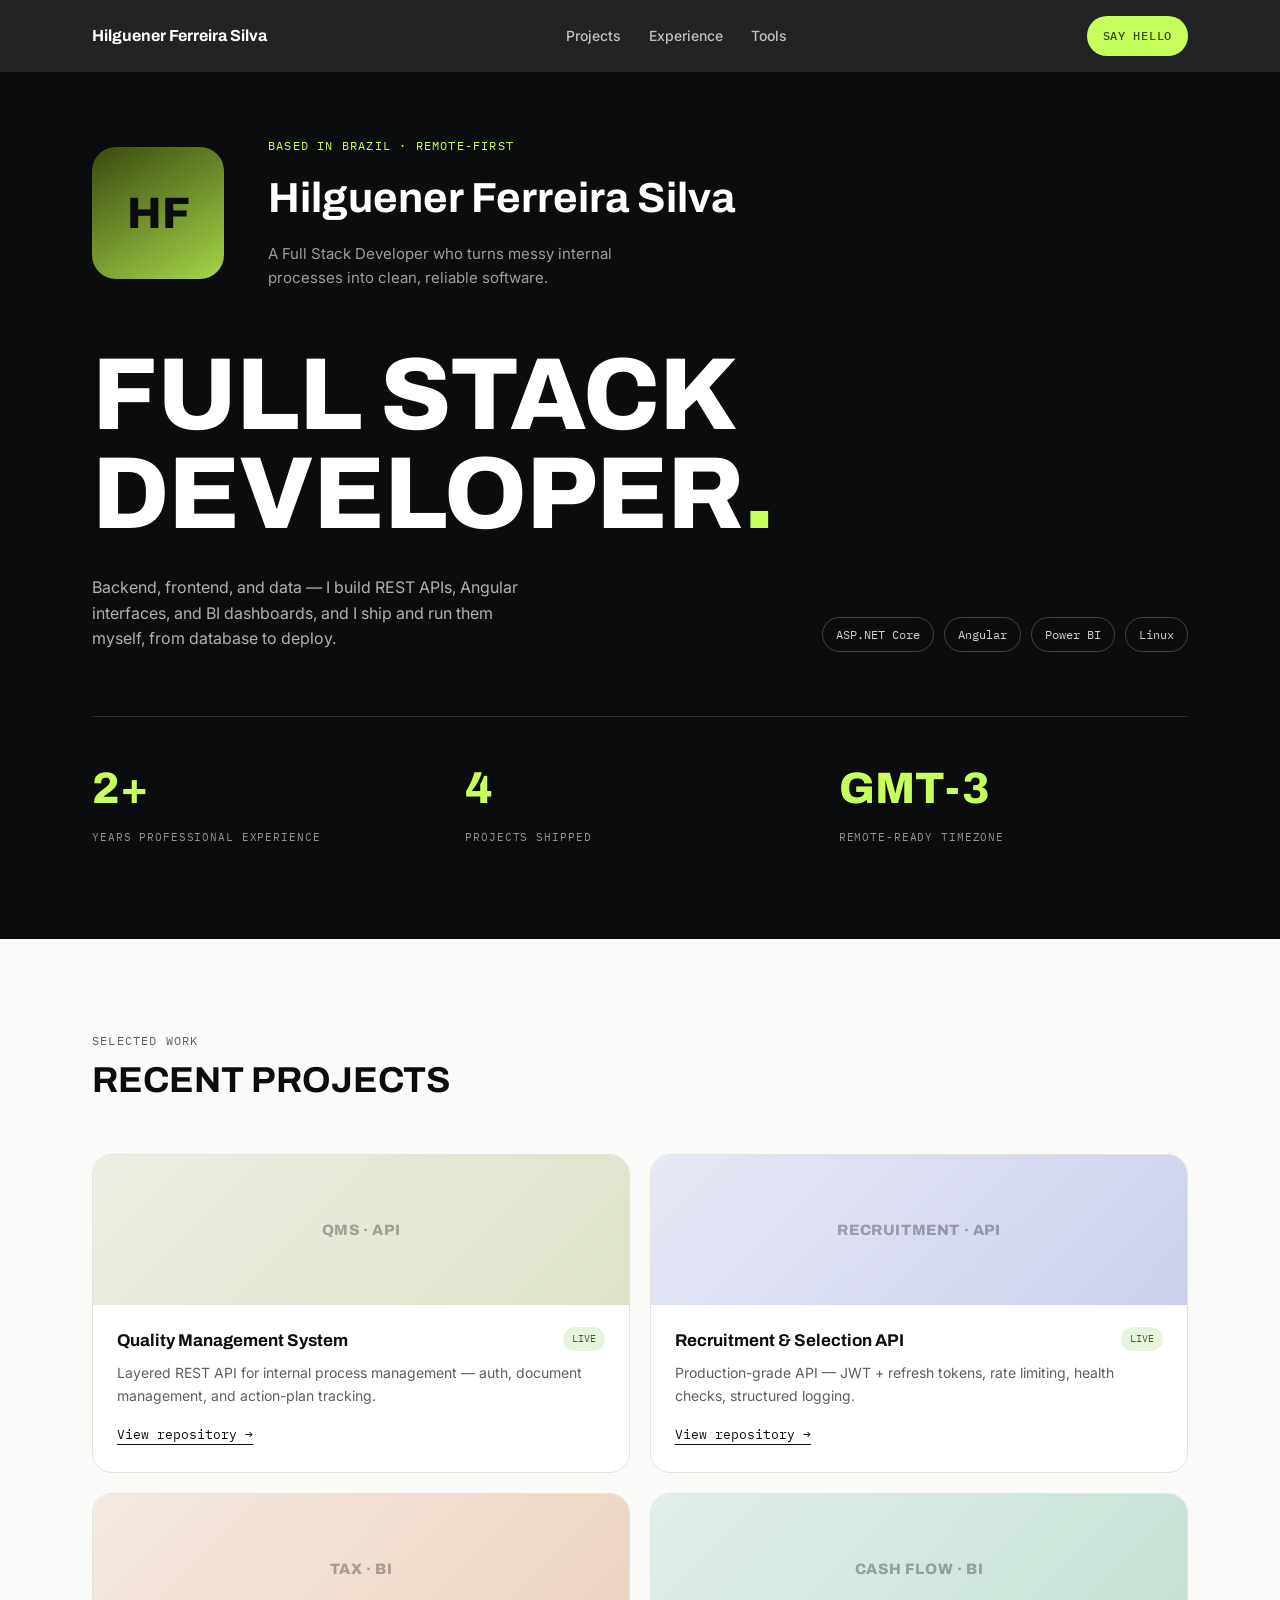
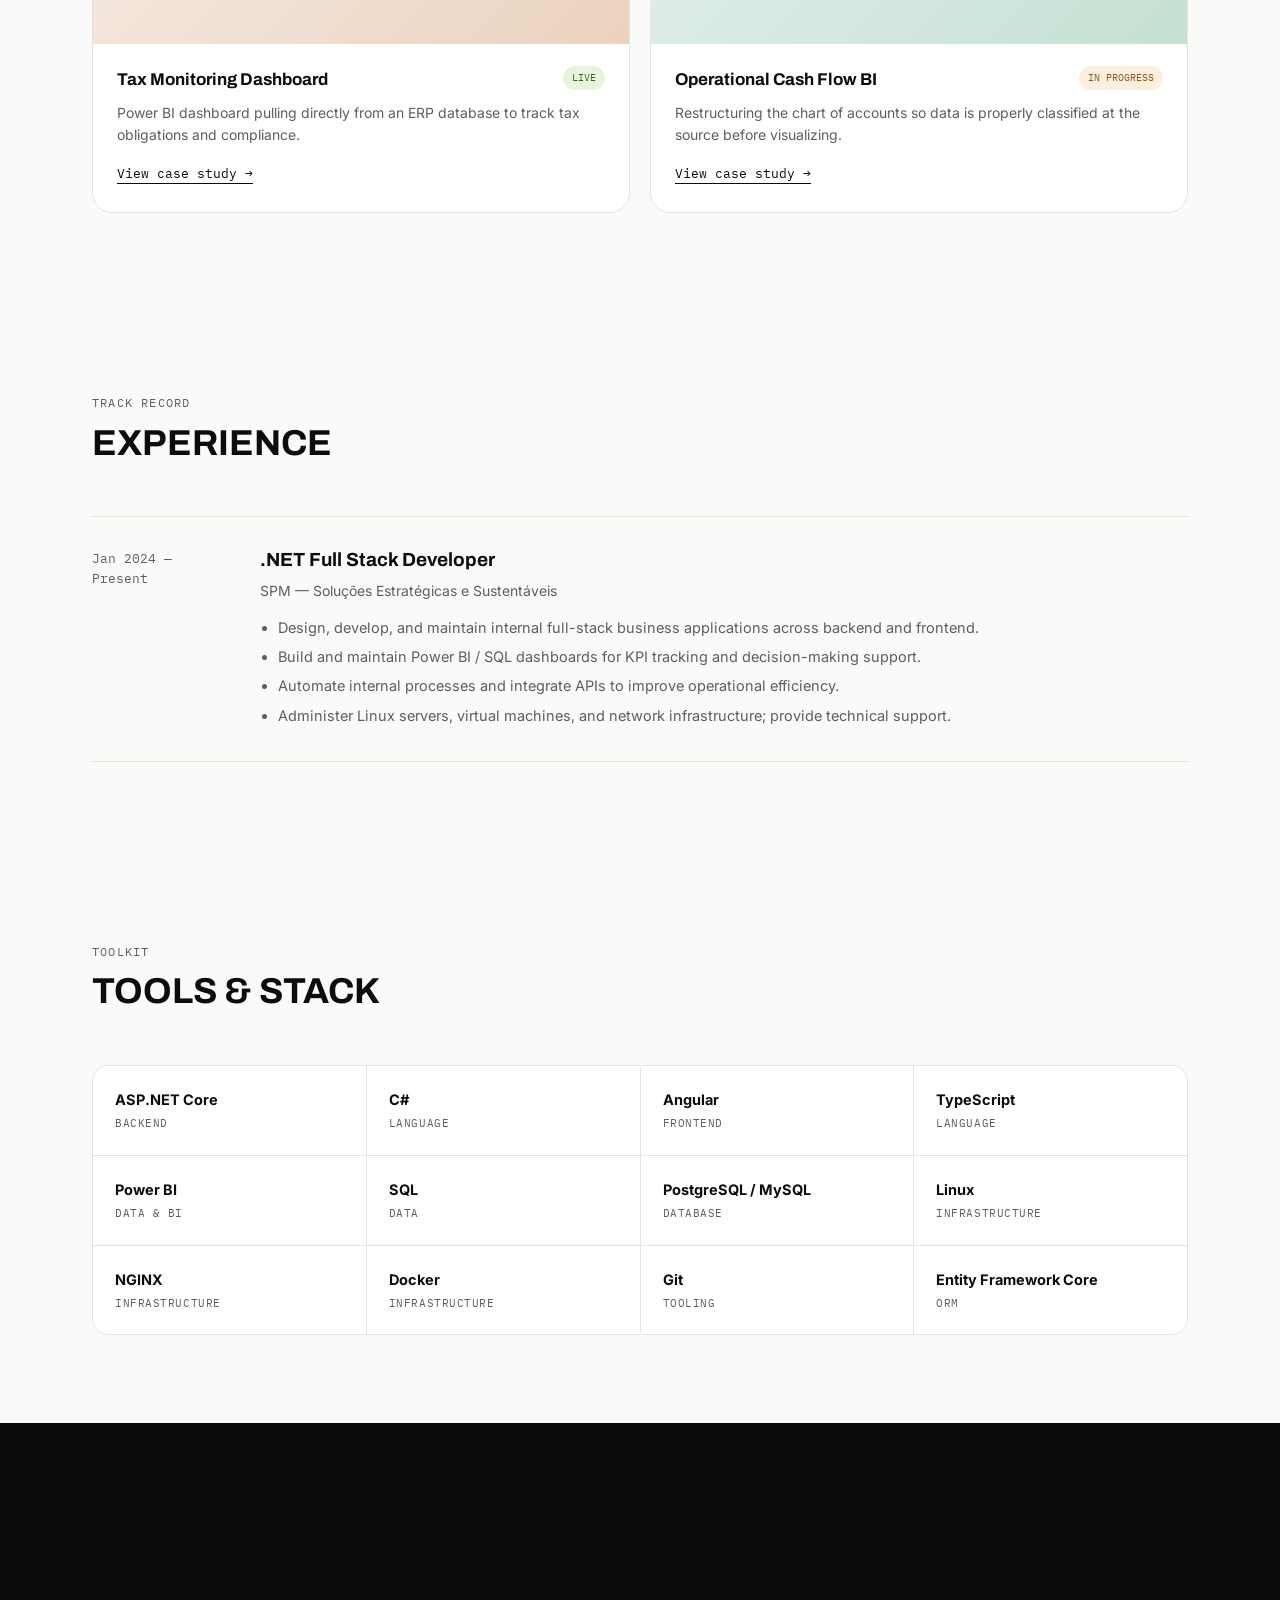
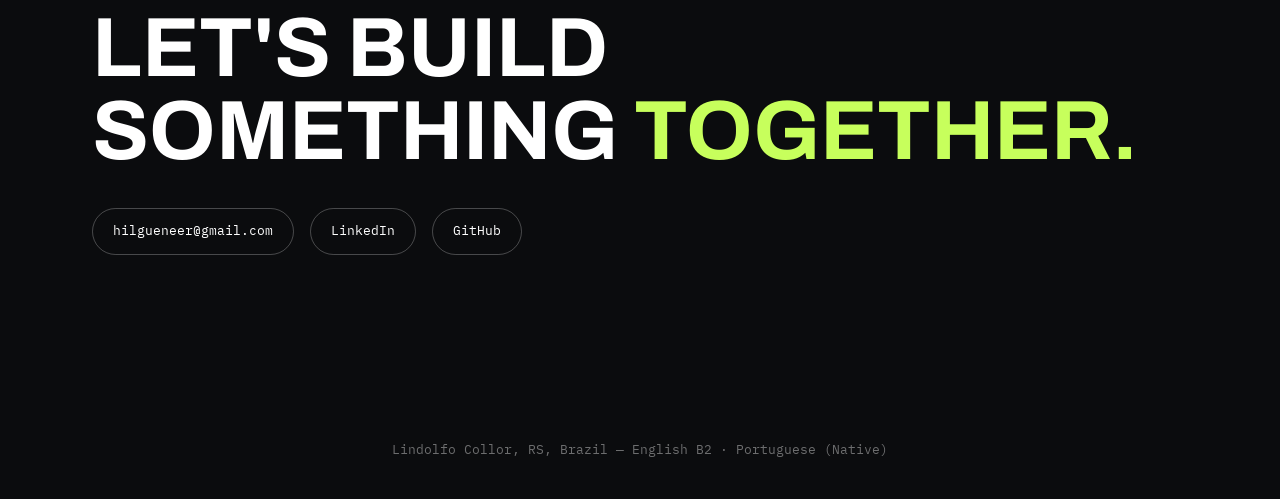
==== index.html @ 686828f9 "initial commit" ====
<!DOCTYPE html>
<html lang="en">
<head>
<meta charset="UTF-8" />
<meta name="viewport" content="width=device-width, initial-scale=1.0" />
<title>Hilguener Ferreira Silva — Full Stack Developer</title>
<link rel="preconnect" href="https://fonts.googleapis.com">
<link rel="preconnect" href="https://fonts.gstatic.com" crossorigin>
<link href="https://fonts.googleapis.com/css2?family=Archivo:wght@500;600;700;800&family=Inter:wght@400;500;600&family=IBM+Plex+Mono:wght@400;500&display=swap" rel="stylesheet">
<style>
  :root{
    --ink:#0B0C0E;
    --ink-soft:#5B5E66;
    --paper:#FAFAF8;
    --line:#E4E4DF;
    --card:#FFFFFF;
    --accent:#C7FF5C;
    --accent-ink:#3A4A0E;
    --max:1160px;
  }
  *{box-sizing:border-box;}
  html{scroll-behavior:smooth;}
  body{margin:0; background:var(--paper); color:var(--ink); font-family:'Inter',sans-serif; line-height:1.6;}
  .mono{font-family:'IBM Plex Mono',monospace;}
  h1,h2,h3{font-family:'Archivo',sans-serif; margin:0;}
  a{color:inherit;}
  .wrap{max-width:var(--max); margin:0 auto; padding:0 32px;}

  /* NAV */
  nav{position:sticky; top:0; z-index:50; background:rgba(11,12,14,0.9); backdrop-filter:blur(8px);}
  nav .wrap{display:flex; align-items:center; justify-content:space-between; height:72px;}
  .nav-name{color:#fff; font-family:'Archivo'; font-weight:700; font-size:16px;}
  .nav-links{display:flex; gap:28px; list-style:none; margin:0; padding:0;}
  .nav-links a{color:rgba(255,255,255,0.72); font-size:14px; font-weight:500; text-decoration:none; transition:color .15s;}
  .nav-links a:hover{color:#fff;}
  .nav-btn{
    font-family:'IBM Plex Mono'; font-size:12px; text-transform:uppercase; letter-spacing:0.06em;
    background:var(--accent); color:var(--accent-ink); padding:10px 16px; border-radius:100px; text-decoration:none; font-weight:500;
  }

  /* HERO - dark */
  .hero{background:var(--ink); color:#fff; padding:64px 0 90px;}
  .hero-top{display:flex; gap:44px; align-items:center; margin-bottom:56px; flex-wrap:wrap;}
  .avatar{
    width:132px; height:132px; border-radius:24px; flex-shrink:0;
    background:linear-gradient(150deg,#3A4A0E, #C7FF5C 130%);
    display:flex; align-items:center; justify-content:center;
    font-family:'Archivo'; font-weight:800; font-size:44px; color:#0B0C0E;
  }
  .hero-id .eyebrow{
    font-family:'IBM Plex Mono'; font-size:12px; text-transform:uppercase; letter-spacing:0.1em;
    color:var(--accent); margin-bottom:10px; display:block;
  }
  .hero-id h1{font-size:clamp(30px,4vw,42px); color:#fff;}
  .hero-id p{color:rgba(255,255,255,0.6); font-size:15px; margin:10px 0 0; max-width:420px;}

  .headline{font-size:clamp(46px,8vw,104px); font-weight:800; text-transform:uppercase; line-height:0.96; letter-spacing:-0.01em;}
  .headline .accent-word{color:var(--accent);}
  .hero-sub{display:flex; justify-content:space-between; align-items:flex-end; gap:32px; margin-top:32px; flex-wrap:wrap;}
  .hero-sub p{max-width:440px; color:rgba(255,255,255,0.68); font-size:16px; margin:0;}
  .hero-tags{display:flex; gap:10px; flex-wrap:wrap;}
  .hero-tags span{
    font-family:'IBM Plex Mono'; font-size:12px; border:1px solid rgba(255,255,255,0.22);
    color:rgba(255,255,255,0.8); padding:7px 13px; border-radius:100px;
  }

  .stats-row{
    margin-top:64px; padding-top:36px; border-top:1px solid rgba(255,255,255,0.14);
    display:grid; grid-template-columns:repeat(3,1fr); gap:24px;
  }
  .stat b{font-family:'Archivo'; font-size:clamp(32px,4vw,44px); font-weight:800; color:var(--accent); display:block;}
  .stat span{font-family:'IBM Plex Mono'; font-size:11px; text-transform:uppercase; letter-spacing:0.08em; color:rgba(255,255,255,0.55);}

  /* SECTIONS */
  section{padding:88px 0;}
  .section-head{display:flex; justify-content:space-between; align-items:flex-end; margin-bottom:44px; flex-wrap:wrap; gap:14px;}
  .section-head .tag{font-family:'IBM Plex Mono'; font-size:12px; text-transform:uppercase; letter-spacing:0.1em; color:var(--ink-soft);}
  .section-head h2{font-size:clamp(26px,3.4vw,36px); text-transform:uppercase;}

  /* PROJECTS */
  .project-grid{display:grid; grid-template-columns:repeat(2,1fr); gap:20px;}
  .project-card{
    background:var(--card); border:1px solid var(--line); border-radius:20px; overflow:hidden;
    transition:transform .2s ease, box-shadow .2s ease;
  }
  .project-card:hover{transform:translateY(-4px); box-shadow:0 20px 40px -20px rgba(11,12,14,0.25);}
  .project-thumb{
    height:150px; display:flex; align-items:center; justify-content:center;
    font-family:'Archivo'; font-weight:800; font-size:15px; text-transform:uppercase; letter-spacing:0.04em;
    color:rgba(11,12,14,0.32);
  }
  .thumb-1{background:linear-gradient(135deg,#EDEFE4,#DCE3C9);}
  .thumb-2{background:linear-gradient(135deg,#E7E9F5,#CBD0EC);}
  .thumb-3{background:linear-gradient(135deg,#F5EAE2,#EBD2BE);}
  .thumb-4{background:linear-gradient(135deg,#E2EFEA,#C4E0D3);}
  .project-body{padding:22px 24px 26px;}
  .project-top{display:flex; justify-content:space-between; gap:10px; align-items:flex-start; margin-bottom:8px;}
  .project-card h3{font-size:17px; text-transform:none;}
  .status{font-family:'IBM Plex Mono'; font-size:10px; text-transform:uppercase; padding:4px 9px; border-radius:100px; white-space:nowrap;}
  .status.live{background:#E7F5DE; color:#41631E;}
  .status.progress{background:#FBEFDD; color:#8A5B1E;}
  .project-card p{color:var(--ink-soft); font-size:14px; margin:0 0 14px;}
  .project-card .link{font-family:'IBM Plex Mono'; font-size:12.5px; text-decoration:none; border-bottom:1px solid var(--ink); padding-bottom:2px;}

  /* EXPERIENCE timeline */
  .timeline-item{
    display:grid; grid-template-columns:140px 1fr; gap:28px; padding:28px 0; border-top:1px solid var(--line);
  }
  .timeline-item:last-child{border-bottom:1px solid var(--line);}
  .timeline-item .dates{font-family:'IBM Plex Mono'; font-size:12.5px; color:var(--ink-soft); padding-top:3px;}
  .timeline-item h3{font-size:19px; margin-bottom:4px; text-transform:none;}
  .timeline-item .company{color:var(--ink-soft); font-size:14px; margin-bottom:14px;}
  .timeline-item ul{margin:0; padding-left:18px; color:var(--ink-soft); font-size:14.5px;}
  .timeline-item li{margin-bottom:6px;}

  /* TOOLS */
  .tools-grid{display:grid; grid-template-columns:repeat(4,1fr); gap:1px; background:var(--line); border:1px solid var(--line); border-radius:16px; overflow:hidden;}
  .tool{background:var(--card); padding:22px; display:flex; flex-direction:column; gap:4px;}
  .tool b{font-size:14.5px;}
  .tool span{font-family:'IBM Plex Mono'; font-size:11px; color:var(--ink-soft); text-transform:uppercase; letter-spacing:0.05em;}

  /* CONTACT */
  .contact{background:var(--ink); color:#fff;}
  .contact .wrap{padding:96px 32px;}
  .contact h2{font-size:clamp(38px,7vw,84px); text-transform:uppercase; line-height:0.98; margin-bottom:36px;}
  .contact h2 .accent-word{color:var(--accent);}
  .contact-links{display:flex; gap:16px; flex-wrap:wrap;}
  .contact-links a{
    font-family:'IBM Plex Mono'; font-size:13px; text-decoration:none; color:#fff;
    border:1px solid rgba(255,255,255,0.25); padding:12px 20px; border-radius:100px; transition:all .15s;
  }
  .contact-links a:hover{background:var(--accent); color:var(--accent-ink); border-color:var(--accent);}

  footer{background:var(--ink); color:rgba(255,255,255,0.4); text-align:center; padding:0 0 40px; font-size:12.5px; font-family:'IBM Plex Mono';}

  @media (max-width:820px){
    .project-grid{grid-template-columns:1fr;}
    .tools-grid{grid-template-columns:repeat(2,1fr);}
    .timeline-item{grid-template-columns:1fr; gap:8px;}
    .stats-row{grid-template-columns:1fr; gap:20px;}
    .nav-links{display:none;}
  }
</style>
</head>
<body>

<nav>
  <div class="wrap">
    <span class="nav-name">Hilguener Ferreira Silva</span>
    <ul class="nav-links">
      <li><a href="#projects">Projects</a></li>
      <li><a href="#experience">Experience</a></li>
      <li><a href="#tools">Tools</a></li>
    </ul>
    <a class="nav-btn" href="mailto:hilgueneer@gmail.com">Say Hello</a>
  </div>
</nav>

<header class="hero">
  <div class="wrap">
    <div class="hero-top">
      <div class="avatar">HF</div>
      <div class="hero-id">
        <span class="eyebrow">Based in Brazil · Remote-first</span>
        <h1>Hilguener Ferreira Silva</h1>
        <p>A Full Stack Developer who turns messy internal processes into clean, reliable software.</p>
      </div>
    </div>

    <h2 class="headline">Full Stack<br>Developer<span class="accent-word">.</span></h2>

    <div class="hero-sub">
      <p>Backend, frontend, and data — I build REST APIs, Angular interfaces, and BI dashboards, and I ship and run them myself, from database to deploy.</p>
      <div class="hero-tags">
        <span>ASP.NET Core</span>
        <span>Angular</span>
        <span>Power BI</span>
        <span>Linux</span>
      </div>
    </div>

    <div class="stats-row">
      <div class="stat"><b>2+</b><span>Years Professional Experience</span></div>
      <div class="stat"><b>4</b><span>Projects Shipped</span></div>
      <div class="stat"><b>GMT-3</b><span>Remote-Ready Timezone</span></div>
    </div>
  </div>
</header>

<section id="projects">
  <div class="wrap">
    <div class="section-head">
      <div>
        <span class="tag">Selected Work</span>
        <h2>Recent Projects</h2>
      </div>
    </div>
    <div class="project-grid">

      <div class="project-card">
        <div class="project-thumb thumb-1">QMS · API</div>
        <div class="project-body">
          <div class="project-top"><h3>Quality Management System</h3><span class="status live">Live</span></div>
          <p>Layered REST API for internal process management — auth, document management, and action-plan tracking.</p>
          <a class="link" href="#">View repository →</a>
        </div>
      </div>

      <div class="project-card">
        <div class="project-thumb thumb-2">Recruitment · API</div>
        <div class="project-body">
          <div class="project-top"><h3>Recruitment &amp; Selection API</h3><span class="status live">Live</span></div>
          <p>Production-grade API — JWT + refresh tokens, rate limiting, health checks, structured logging.</p>
          <a class="link" href="#">View repository →</a>
        </div>
      </div>

      <div class="project-card">
        <div class="project-thumb thumb-3">Tax · BI</div>
        <div class="project-body">
          <div class="project-top"><h3>Tax Monitoring Dashboard</h3><span class="status live">Live</span></div>
          <p>Power BI dashboard pulling directly from an ERP database to track tax obligations and compliance.</p>
          <a class="link" href="#">View case study →</a>
        </div>
      </div>

      <div class="project-card">
        <div class="project-thumb thumb-4">Cash Flow · BI</div>
        <div class="project-body">
          <div class="project-top"><h3>Operational Cash Flow BI</h3><span class="status progress">In Progress</span></div>
          <p>Restructuring the chart of accounts so data is properly classified at the source before visualizing.</p>
          <a class="link" href="#">View case study →</a>
        </div>
      </div>

    </div>
  </div>
</section>

<section id="experience">
  <div class="wrap">
    <div class="section-head">
      <div>
        <span class="tag">Track Record</span>
        <h2>Experience</h2>
      </div>
    </div>

    <div class="timeline-item">
      <div class="dates">Jan 2024 — Present</div>
      <div>
        <h3>.NET Full Stack Developer</h3>
        <div class="company">SPM — Soluções Estratégicas e Sustentáveis</div>
        <ul>
          <li>Design, develop, and maintain internal full-stack business applications across backend and frontend.</li>
          <li>Build and maintain Power BI / SQL dashboards for KPI tracking and decision-making support.</li>
          <li>Automate internal processes and integrate APIs to improve operational efficiency.</li>
          <li>Administer Linux servers, virtual machines, and network infrastructure; provide technical support.</li>
        </ul>
      </div>
    </div>
  </div>
</section>

<section id="tools">
  <div class="wrap">
    <div class="section-head">
      <div>
        <span class="tag">Toolkit</span>
        <h2>Tools &amp; Stack</h2>
      </div>
    </div>
    <div class="tools-grid">
      <div class="tool"><b>ASP.NET Core</b><span>Backend</span></div>
      <div class="tool"><b>C#</b><span>Language</span></div>
      <div class="tool"><b>Angular</b><span>Frontend</span></div>
      <div class="tool"><b>TypeScript</b><span>Language</span></div>
      <div class="tool"><b>Power BI</b><span>Data &amp; BI</span></div>
      <div class="tool"><b>SQL</b><span>Data</span></div>
      <div class="tool"><b>PostgreSQL / MySQL</b><span>Database</span></div>
      <div class="tool"><b>Linux</b><span>Infrastructure</span></div>
      <div class="tool"><b>NGINX</b><span>Infrastructure</span></div>
      <div class="tool"><b>Docker</b><span>Infrastructure</span></div>
      <div class="tool"><b>Git</b><span>Tooling</span></div>
      <div class="tool"><b>Entity Framework Core</b><span>ORM</span></div>
    </div>
  </div>
</section>

<section class="contact" id="contact">
  <div class="wrap">
    <h2>Let's build<br>something<span class="accent-word"> together.</span></h2>
    <div class="contact-links">
      <a href="mailto:hilgueneer@gmail.com">hilgueneer@gmail.com</a>
      <a href="https://www.linkedin.com/in/hilguener-silva/" target="_blank" rel="noopener">LinkedIn</a>
      <a href="https://github.com/Hilguener" target="_blank" rel="noopener">GitHub</a>
    </div>
  </div>
</section>

<footer>Lindolfo Collor, RS, Brazil — English B2 · Portuguese (Native)</footer>

</body>
</html>
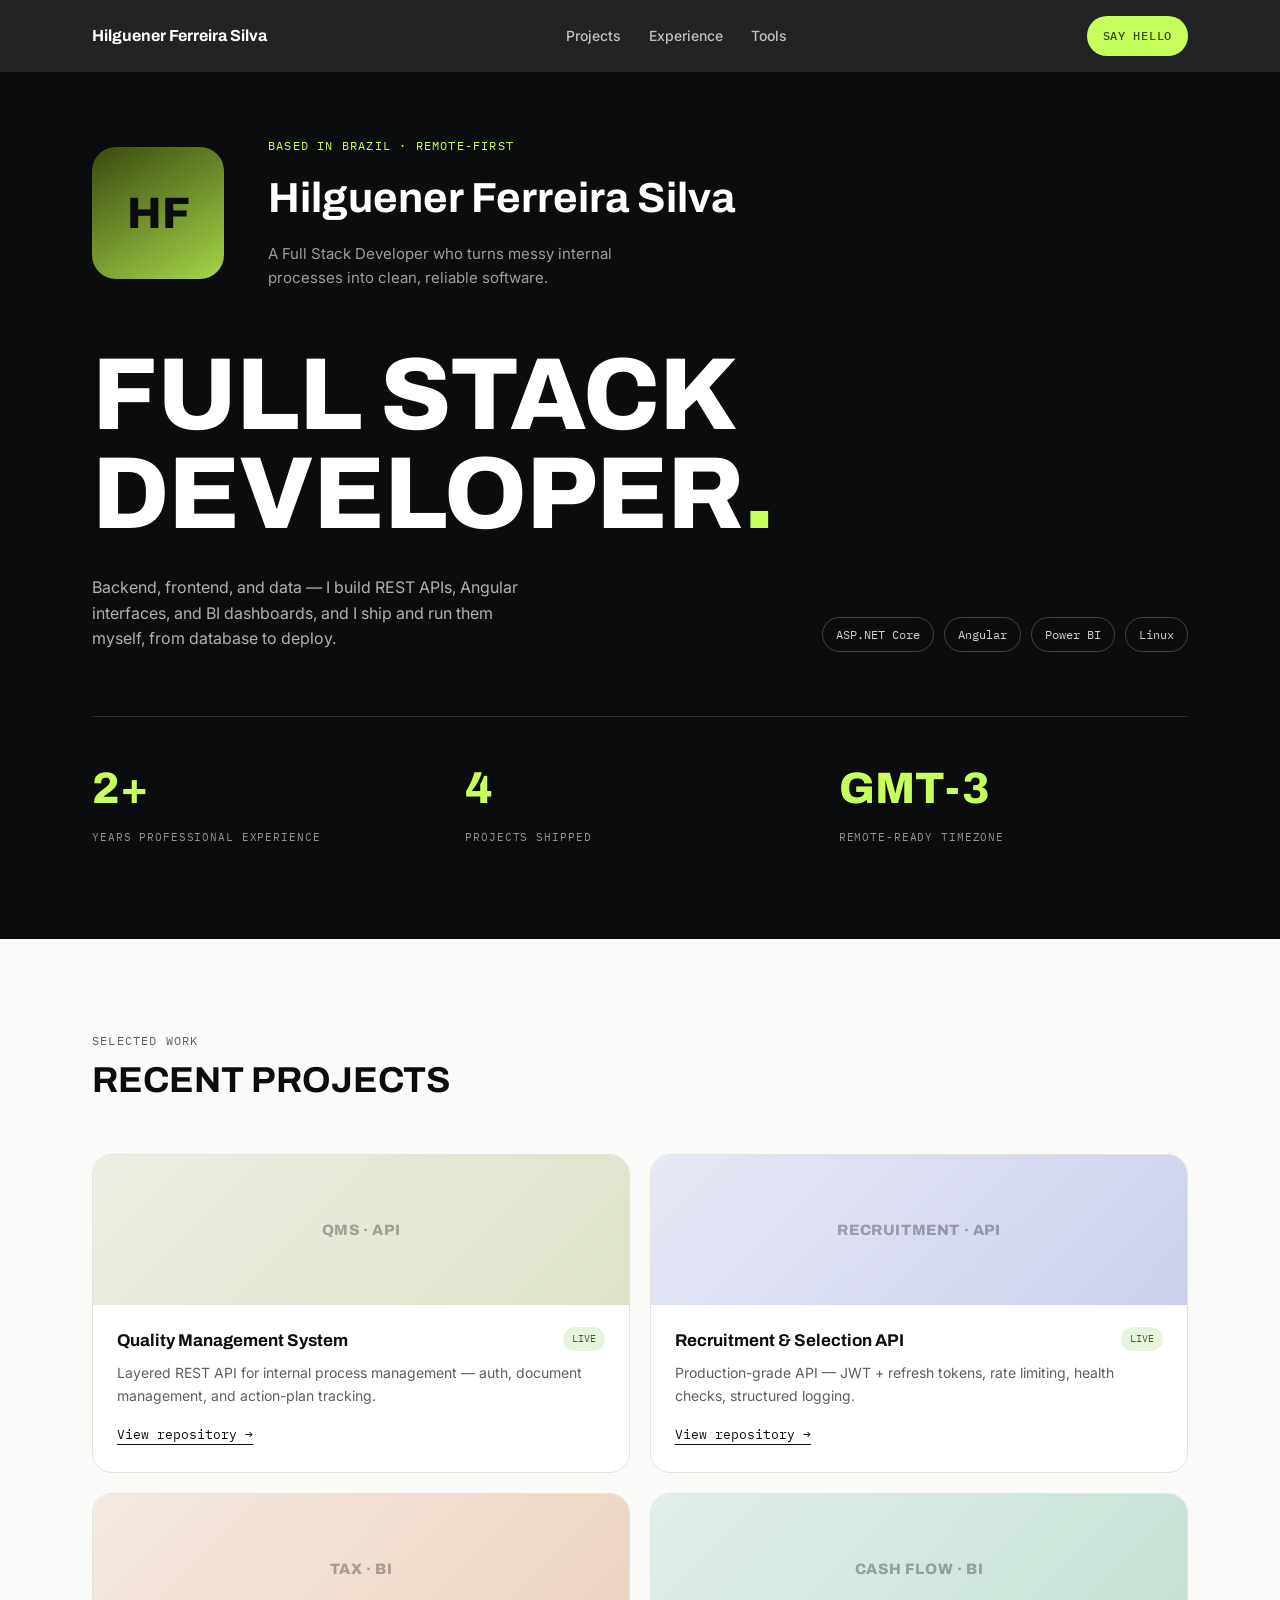
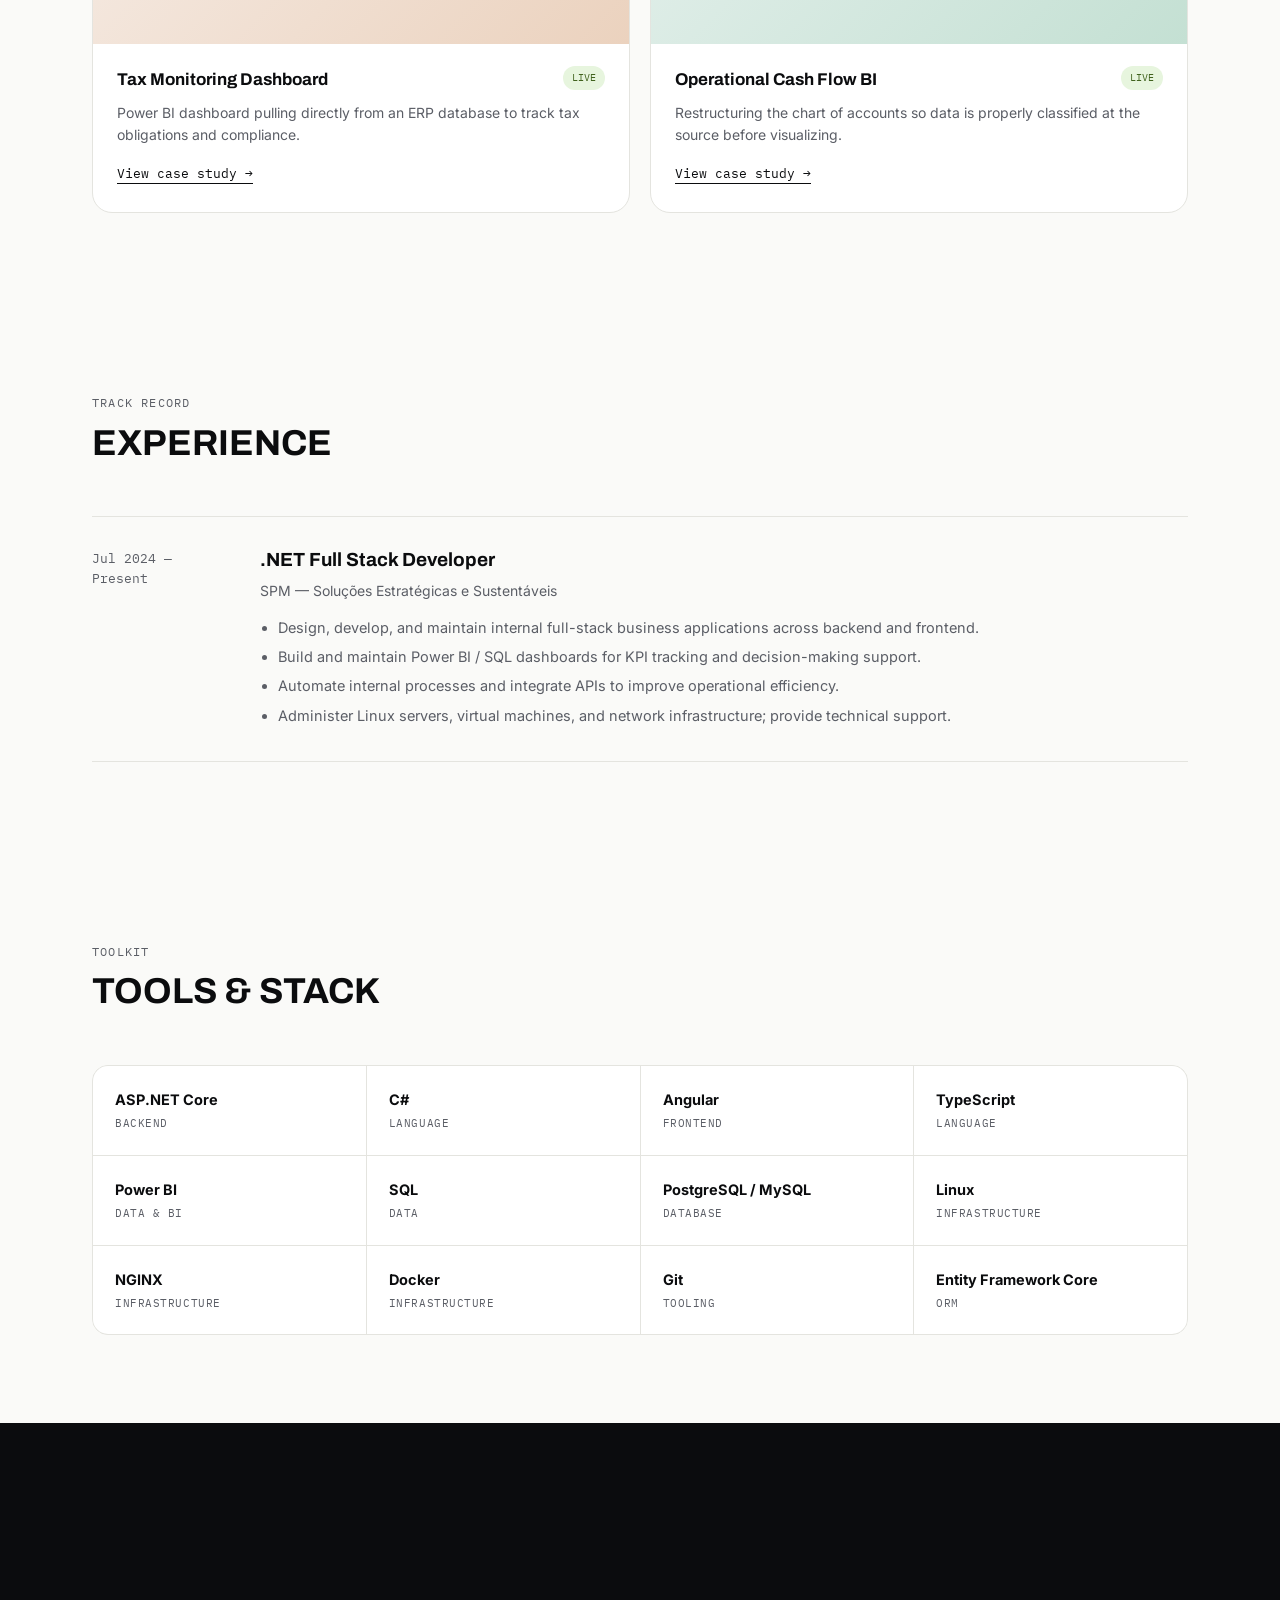
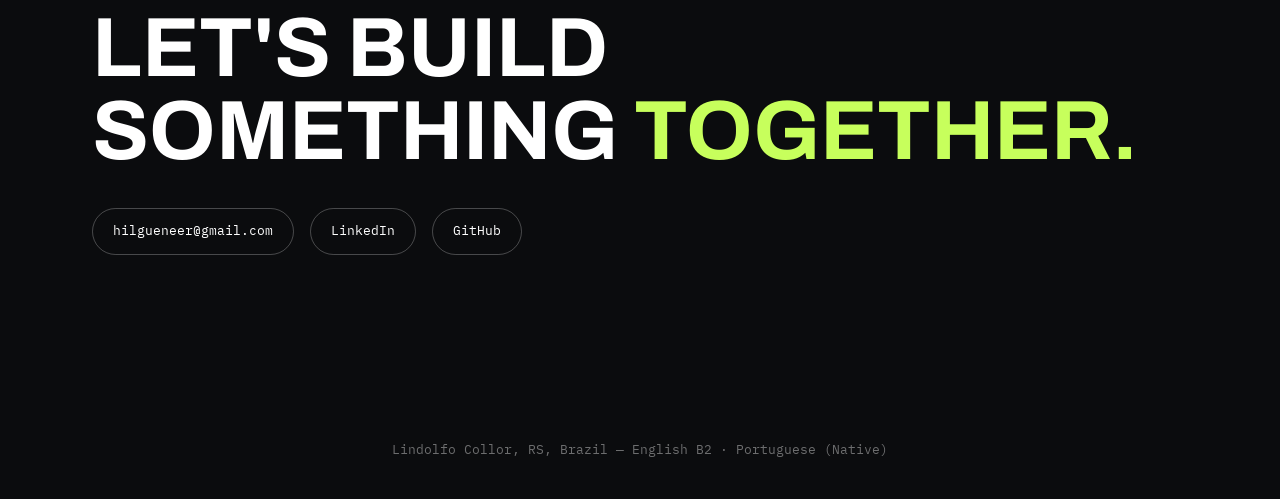
==== commit a4dbfb5f: "changed status badge" ====
--- a/index.html
+++ b/index.html
@@ -227,7 +227,7 @@
       <div class="project-card">
         <div class="project-thumb thumb-4">Cash Flow · BI</div>
         <div class="project-body">
-          <div class="project-top"><h3>Operational Cash Flow BI</h3><span class="status progress">In Progress</span></div>
+          <div class="project-top"><h3>Operational Cash Flow BI</h3><span class="status live">Live</span></div>
           <p>Restructuring the chart of accounts so data is properly classified at the source before visualizing.</p>
           <a class="link" href="#">View case study →</a>
         </div>
@@ -247,7 +247,7 @@
     </div>
 
     <div class="timeline-item">
-      <div class="dates">Jan 2024 — Present</div>
+      <div class="dates">Jul 2024 — Present</div>
       <div>
         <h3>.NET Full Stack Developer</h3>
         <div class="company">SPM — Soluções Estratégicas e Sustentáveis</div>
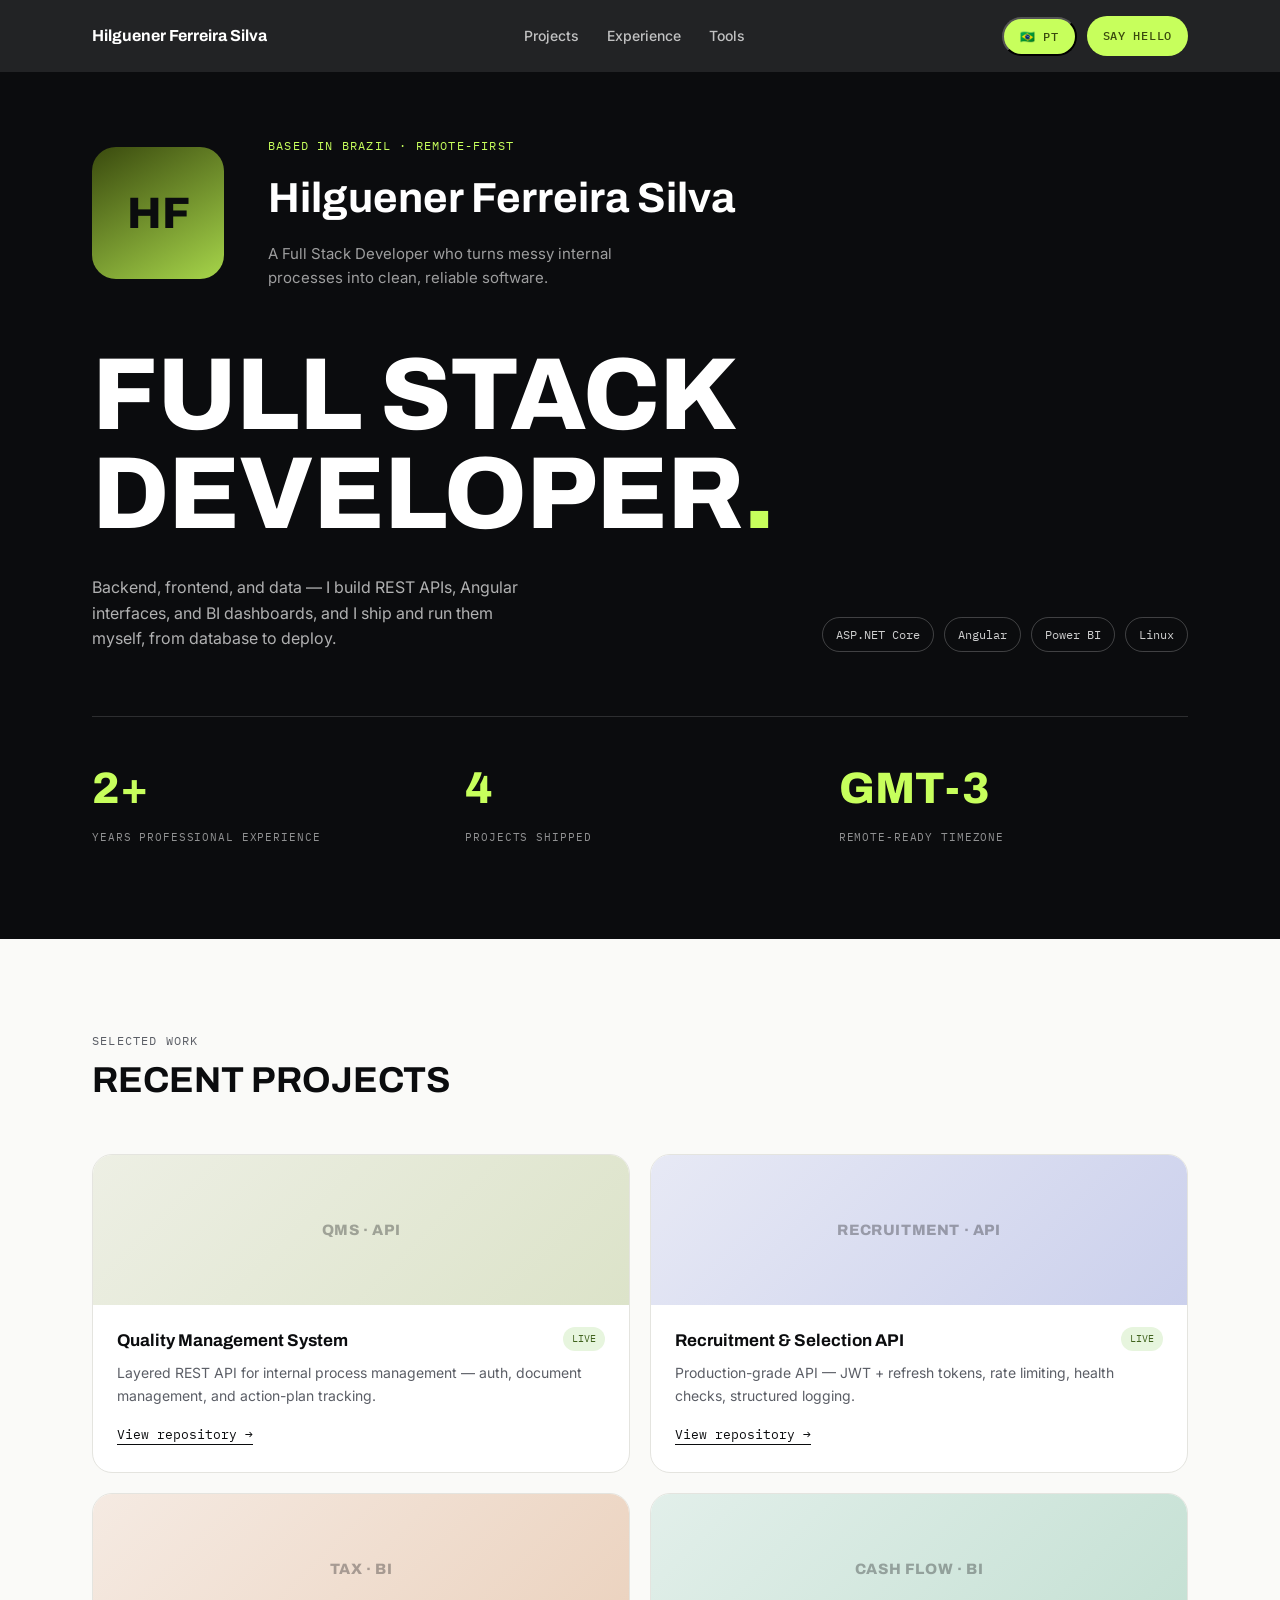
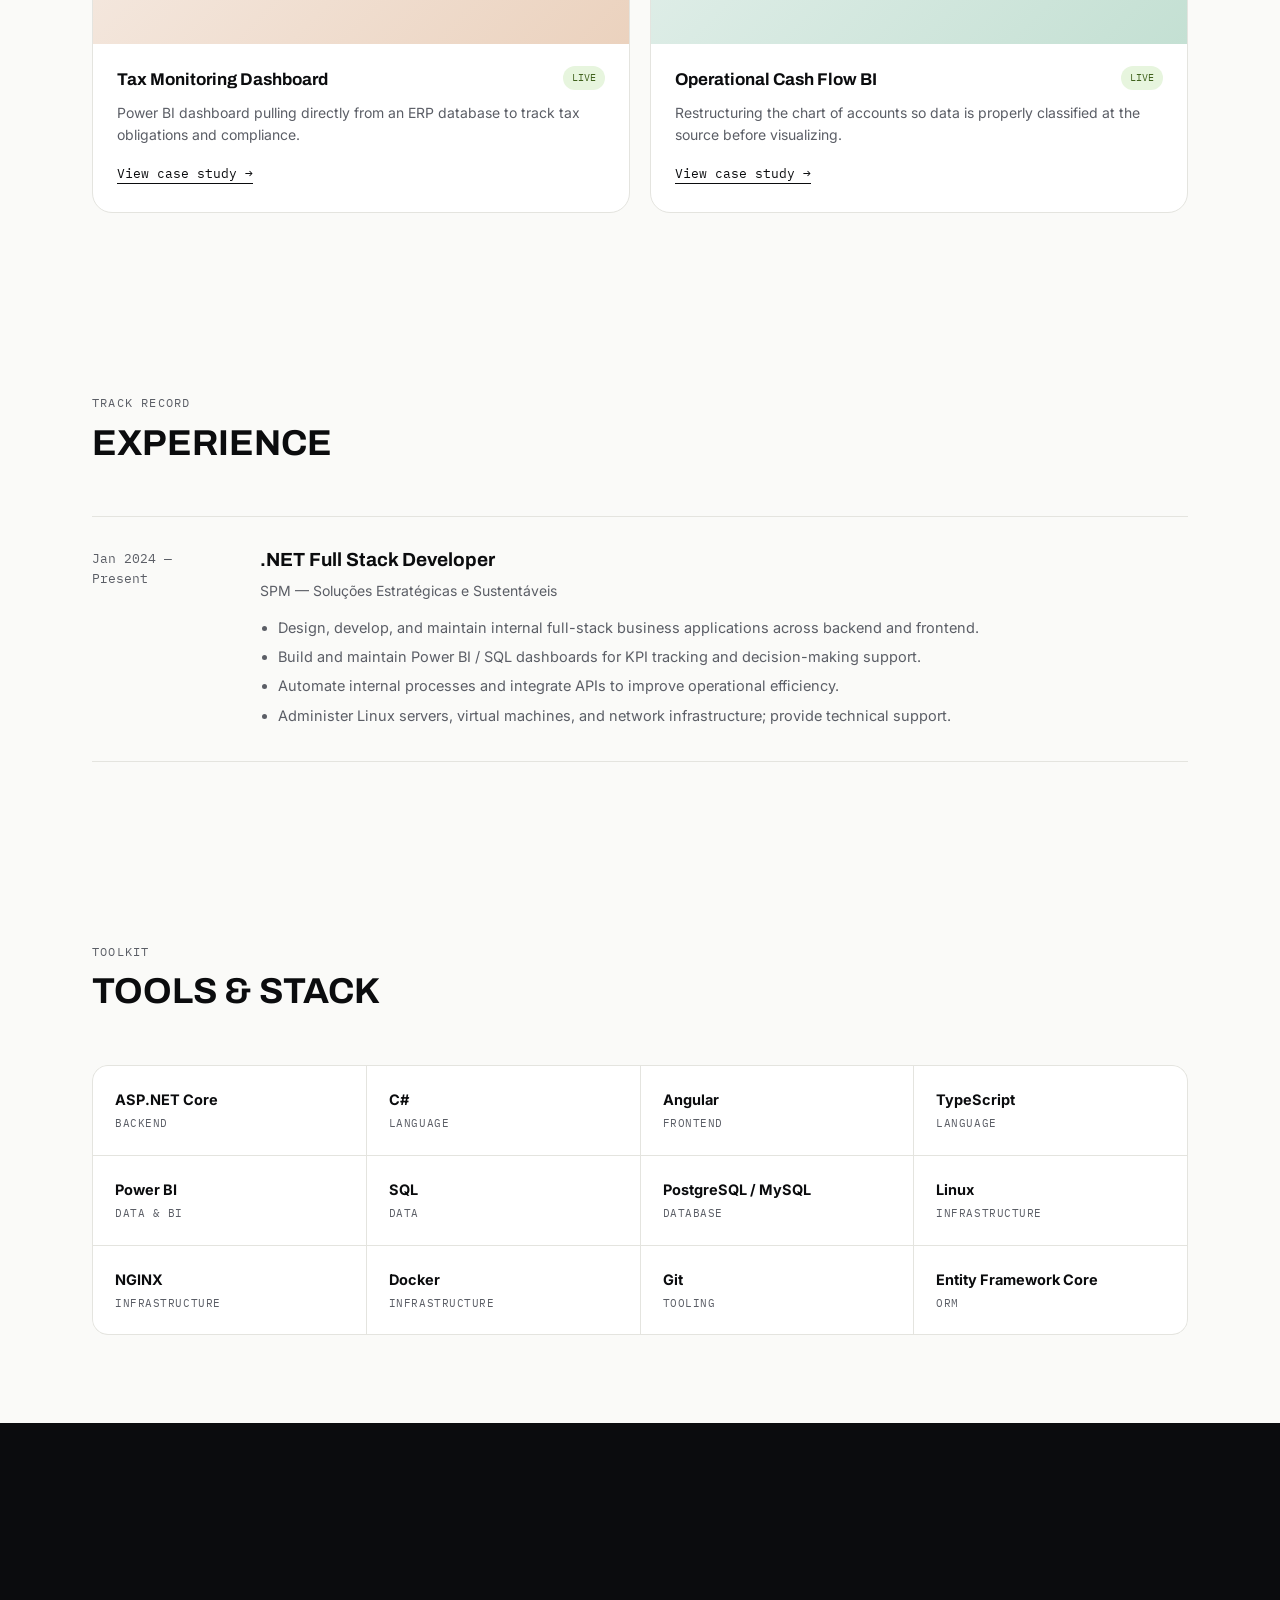
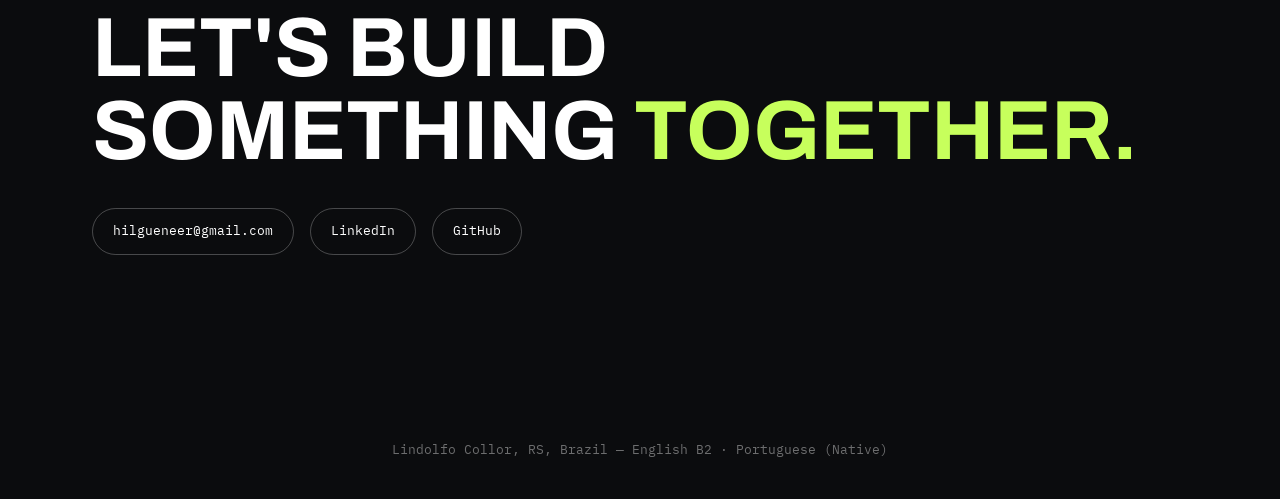
==== commit 1361b809: "add responsive screen" ====
--- a/index.html
+++ b/index.html
@@ -28,8 +28,8 @@
 
   /* NAV */
   nav{position:sticky; top:0; z-index:50; background:rgba(11,12,14,0.9); backdrop-filter:blur(8px);}
-  nav .wrap{display:flex; align-items:center; justify-content:space-between; height:72px;}
-  .nav-name{color:#fff; font-family:'Archivo'; font-weight:700; font-size:16px;}
+  nav .wrap{display:flex; align-items:center; justify-content:space-between; height:72px; gap:12px;}
+  .nav-name{color:#fff; font-family:'Archivo'; font-weight:700; font-size:16px; white-space:nowrap; overflow:hidden; text-overflow:ellipsis; min-width:0;}
   .nav-links{display:flex; gap:28px; list-style:none; margin:0; padding:0;}
   .nav-links a{color:rgba(255,255,255,0.72); font-size:14px; font-weight:500; text-decoration:none; transition:color .15s;}
   .nav-links a:hover{color:#fff;}
@@ -47,6 +47,7 @@
     display:flex; align-items:center; justify-content:center;
     font-family:'Archivo'; font-weight:800; font-size:44px; color:#0B0C0E;
   }
+  .hero-id{flex:1 1 240px; min-width:0;}
   .hero-id .eyebrow{
     font-family:'IBM Plex Mono'; font-size:12px; text-transform:uppercase; letter-spacing:0.1em;
     color:var(--accent); margin-bottom:10px; display:block;
@@ -140,6 +141,31 @@
     .stats-row{grid-template-columns:1fr; gap:20px;}
     .nav-links{display:none;}
   }
+
+  @media (max-width:480px){
+    .wrap{padding:0 20px;}
+    nav .wrap{height:64px;}
+    .nav-name{font-size:14px;}
+    .nav-btn{padding:9px 14px; font-size:11px;}
+    .hero{padding:40px 0 56px;}
+    .hero-top{gap:20px; margin-bottom:40px;}
+    .avatar{width:88px; height:88px; font-size:30px; border-radius:16px;}
+    .hero-id h1{font-size:24px;}
+    .hero-id p{font-size:14px;}
+    .headline{font-size:38px;}
+    .hero-sub{margin-top:24px; gap:20px;}
+    .hero-sub p{font-size:14.5px;}
+    .stats-row{margin-top:44px; padding-top:28px; gap:18px;}
+    .stat b{font-size:30px;}
+    section{padding:56px 0;}
+    .section-head{margin-bottom:30px;}
+    .section-head h2{font-size:22px;}
+    .project-body{padding:18px 18px 20px;}
+    .tools-grid{grid-template-columns:1fr;}
+    .contact .wrap{padding:64px 20px;}
+    .contact h2{font-size:34px; margin-bottom:26px;}
+    .contact-links a{padding:10px 16px; font-size:12px;}
+  }
 </style>
 </head>
 <body>
@@ -152,7 +178,10 @@
       <li><a href="#experience">Experience</a></li>
       <li><a href="#tools">Tools</a></li>
     </ul>
-    <a class="nav-btn" href="mailto:hilgueneer@gmail.com">Say Hello</a>
+    <div style="display:flex; gap:10px; align-items:center;">
+    <button id="langToggle" class="nav-btn" type="button">🇧🇷 PT</button>
+    <a class="nav-btn" href="mailto:hilgueneer@gmail.com" data-i18n="contactButton">Say Hello</a>
+</div>
   </div>
 </nav>
 
@@ -247,7 +276,7 @@
     </div>
 
     <div class="timeline-item">
-      <div class="dates">Jul 2024 — Present</div>
+      <div class="dates">Jan 2024 — Present</div>
       <div>
         <h3>.NET Full Stack Developer</h3>
         <div class="company">SPM — Soluções Estratégicas e Sustentáveis</div>
@@ -300,5 +329,26 @@
 
 <footer>Lindolfo Collor, RS, Brazil — English B2 · Portuguese (Native)</footer>
 
+
+<script>
+const translations={
+en:{contactButton:"Say Hello"},
+pt:{contactButton:"Fale comigo"}
+};
+let current=localStorage.getItem("lang")||"en";
+function apply(){
+ document.querySelectorAll("[data-i18n]").forEach(e=>{
+  const k=e.dataset.i18n;
+  if(translations[current]&&translations[current][k]) e.textContent=translations[current][k];
+ });
+ document.getElementById("langToggle").textContent=current==="en"?"🇧🇷 PT":"🇺🇸 EN";
+ localStorage.setItem("lang",current);
+}
+document.addEventListener("DOMContentLoaded",()=>{
+ apply();
+ document.getElementById("langToggle").onclick=()=>{current=current==="en"?"pt":"en";apply();}
+});
+</script>
+
 </body>
-</html>
+</html>
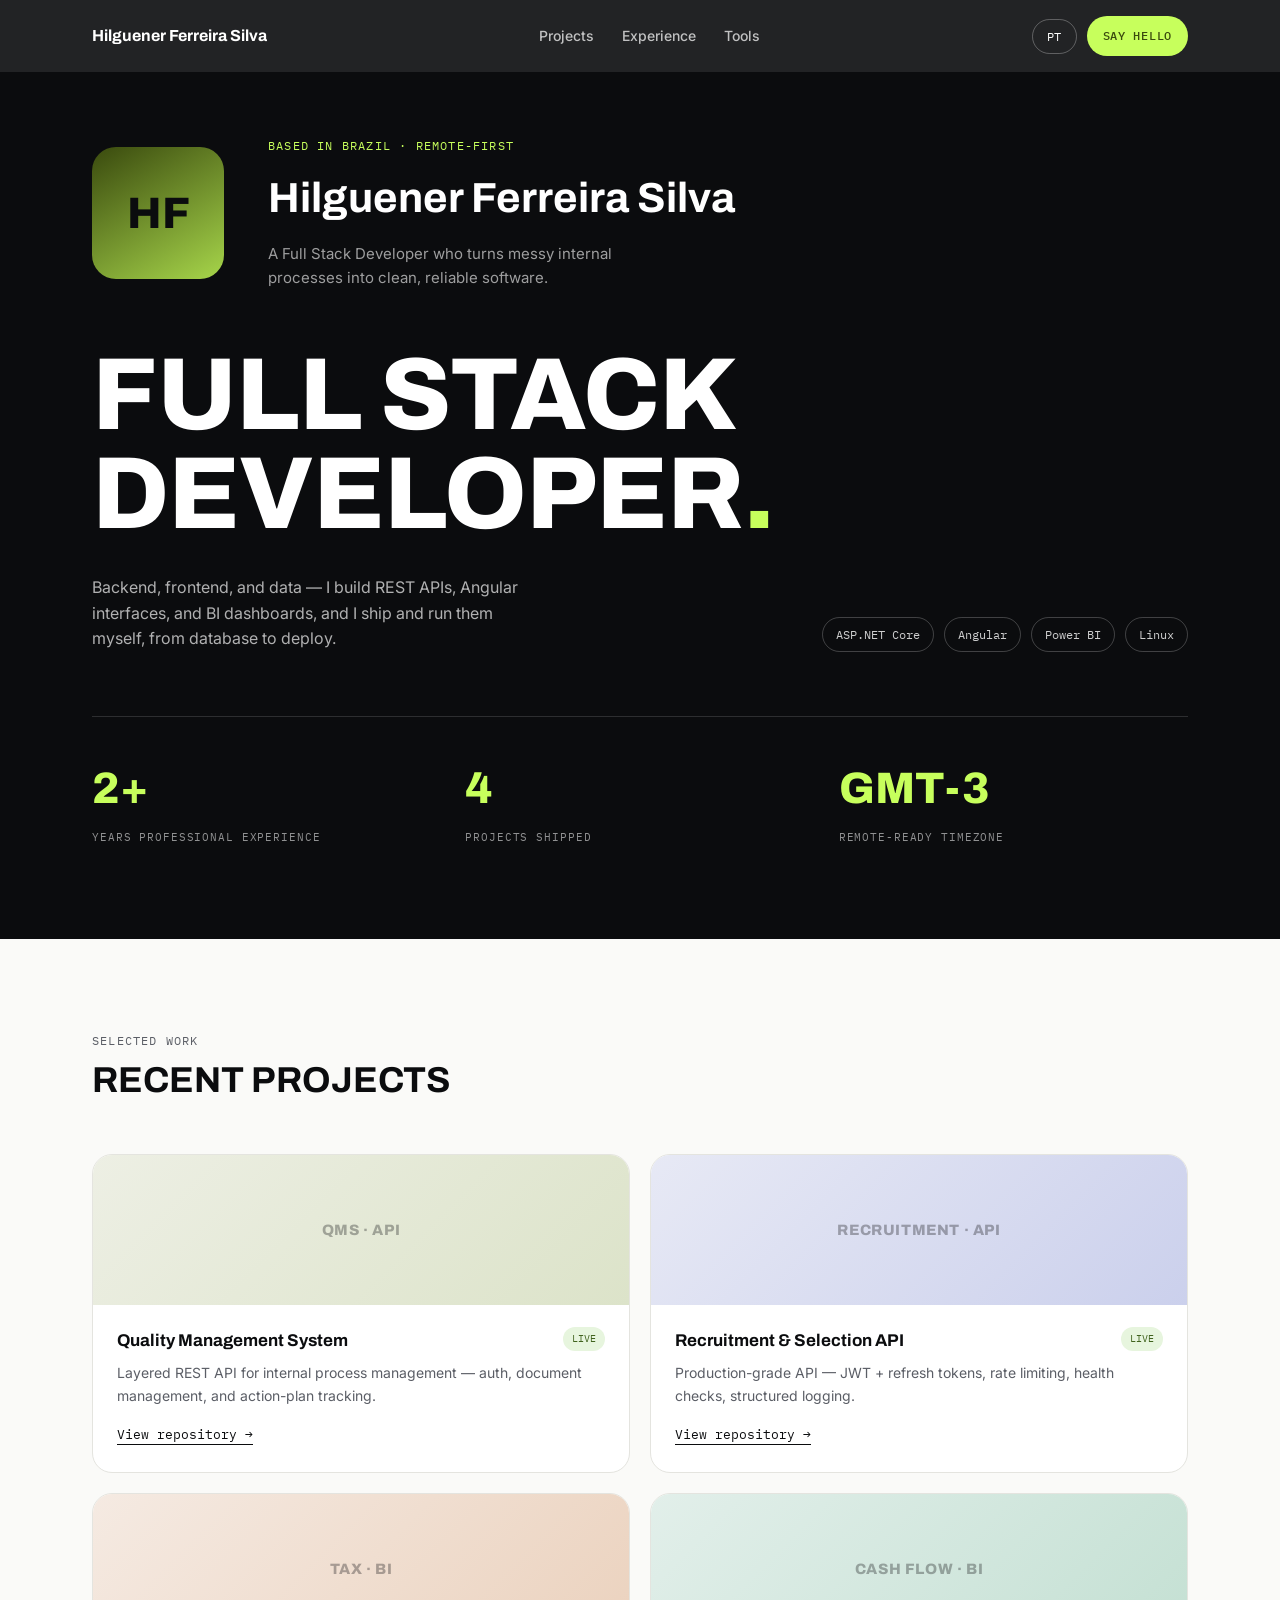
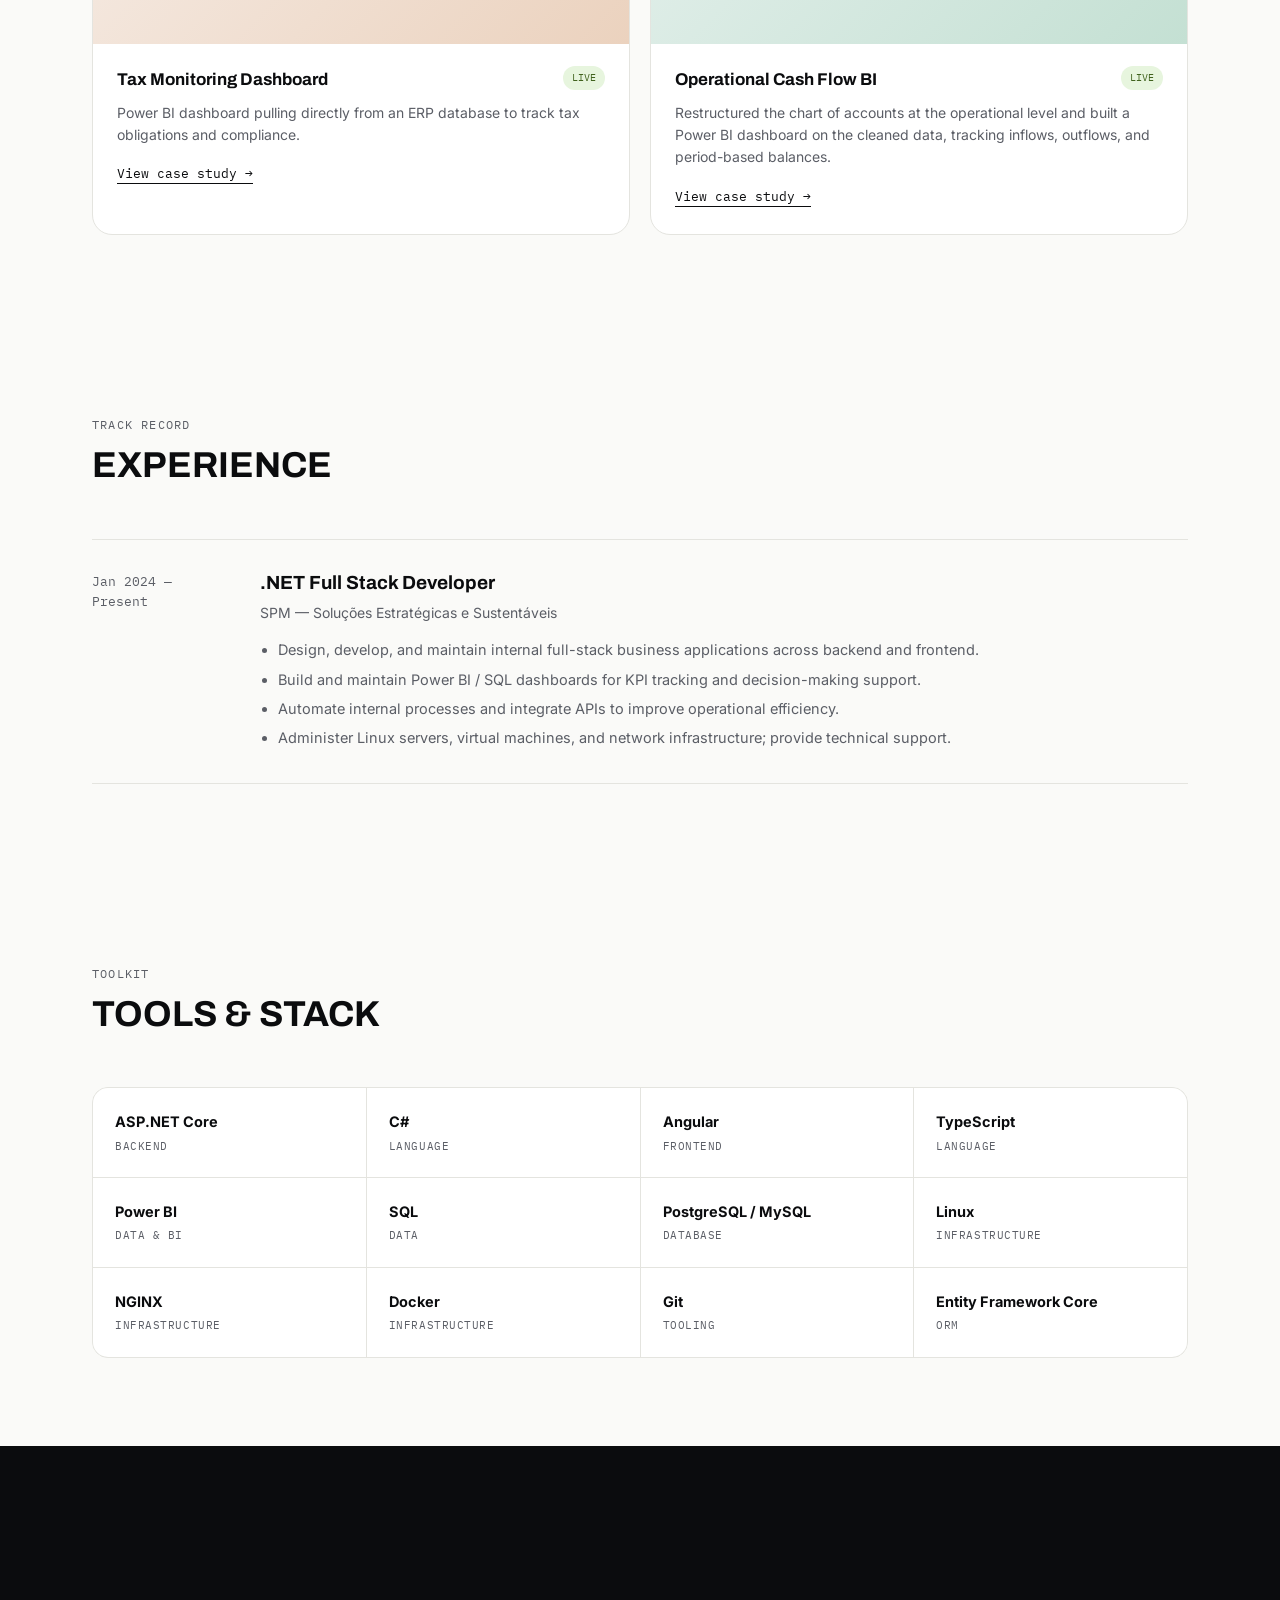
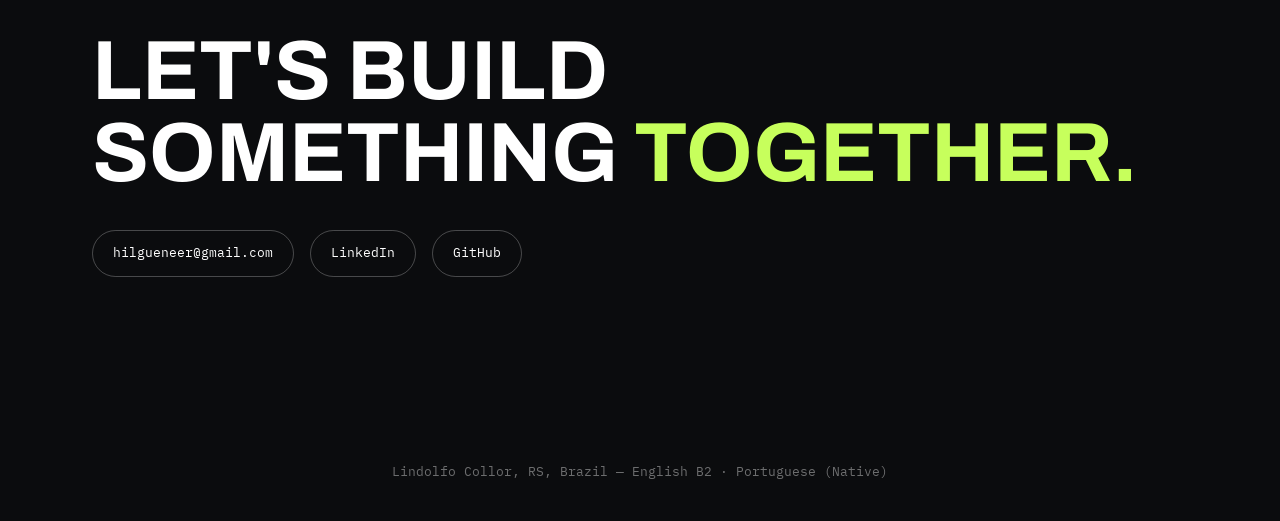
==== commit f7801f27: "Update index.html" ====
--- a/index.html
+++ b/index.html
@@ -33,10 +33,18 @@
   .nav-links{display:flex; gap:28px; list-style:none; margin:0; padding:0;}
   .nav-links a{color:rgba(255,255,255,0.72); font-size:14px; font-weight:500; text-decoration:none; transition:color .15s;}
   .nav-links a:hover{color:#fff;}
+  .nav-actions{display:flex; gap:10px; align-items:center; flex-shrink:0;}
   .nav-btn{
     font-family:'IBM Plex Mono'; font-size:12px; text-transform:uppercase; letter-spacing:0.06em;
     background:var(--accent); color:var(--accent-ink); padding:10px 16px; border-radius:100px; text-decoration:none; font-weight:500;
-  }
+    border:none; cursor:pointer;
+  }
+  .lang-btn{
+    font-family:'IBM Plex Mono'; font-size:12px; letter-spacing:0.04em;
+    background:transparent; color:#fff; padding:9px 14px; border-radius:100px;
+    border:1px solid rgba(255,255,255,0.28); cursor:pointer; transition:all .15s ease;
+  }
+  .lang-btn:hover{border-color:rgba(255,255,255,0.6);}
 
   /* HERO - dark */
   .hero{background:var(--ink); color:#fff; padding:64px 0 90px;}
@@ -147,6 +155,7 @@
     nav .wrap{height:64px;}
     .nav-name{font-size:14px;}
     .nav-btn{padding:9px 14px; font-size:11px;}
+    .lang-btn{padding:8px 11px; font-size:11px;}
     .hero{padding:40px 0 56px;}
     .hero-top{gap:20px; margin-bottom:40px;}
     .avatar{width:88px; height:88px; font-size:30px; border-radius:16px;}
@@ -174,14 +183,14 @@
   <div class="wrap">
     <span class="nav-name">Hilguener Ferreira Silva</span>
     <ul class="nav-links">
-      <li><a href="#projects">Projects</a></li>
-      <li><a href="#experience">Experience</a></li>
-      <li><a href="#tools">Tools</a></li>
+      <li><a href="#projects" data-i18n="navProjects">Projects</a></li>
+      <li><a href="#experience" data-i18n="navExperience">Experience</a></li>
+      <li><a href="#tools" data-i18n="navTools">Tools</a></li>
     </ul>
-    <div style="display:flex; gap:10px; align-items:center;">
-    <button id="langToggle" class="nav-btn" type="button">🇧🇷 PT</button>
-    <a class="nav-btn" href="mailto:hilgueneer@gmail.com" data-i18n="contactButton">Say Hello</a>
-</div>
+    <div class="nav-actions">
+      <button id="langToggle" class="lang-btn" type="button">PT</button>
+      <a class="nav-btn" href="mailto:hilgueneer@gmail.com" data-i18n="navBtn">Say Hello</a>
+    </div>
   </div>
 </nav>
 
@@ -190,16 +199,16 @@
     <div class="hero-top">
       <div class="avatar">HF</div>
       <div class="hero-id">
-        <span class="eyebrow">Based in Brazil · Remote-first</span>
+        <span class="eyebrow" data-i18n="heroEyebrow">Based in Brazil · Remote-first</span>
         <h1>Hilguener Ferreira Silva</h1>
-        <p>A Full Stack Developer who turns messy internal processes into clean, reliable software.</p>
-      </div>
-    </div>
-
-    <h2 class="headline">Full Stack<br>Developer<span class="accent-word">.</span></h2>
+        <p data-i18n="heroBio">A Full Stack Developer who turns messy internal processes into clean, reliable software.</p>
+      </div>
+    </div>
+
+    <h2 class="headline" data-i18n="headline">Full Stack<br>Developer<span class="accent-word">.</span></h2>
 
     <div class="hero-sub">
-      <p>Backend, frontend, and data — I build REST APIs, Angular interfaces, and BI dashboards, and I ship and run them myself, from database to deploy.</p>
+      <p data-i18n="heroSub">Backend, frontend, and data — I build REST APIs, Angular interfaces, and BI dashboards, and I ship and run them myself, from database to deploy.</p>
       <div class="hero-tags">
         <span>ASP.NET Core</span>
         <span>Angular</span>
@@ -209,9 +218,9 @@
     </div>
 
     <div class="stats-row">
-      <div class="stat"><b>2+</b><span>Years Professional Experience</span></div>
-      <div class="stat"><b>4</b><span>Projects Shipped</span></div>
-      <div class="stat"><b>GMT-3</b><span>Remote-Ready Timezone</span></div>
+      <div class="stat"><b>2+</b><span data-i18n="stat1Label">Years Professional Experience</span></div>
+      <div class="stat"><b>4</b><span data-i18n="stat2Label">Projects Shipped</span></div>
+      <div class="stat"><b>GMT-3</b><span data-i18n="stat3Label">Remote-Ready Timezone</span></div>
     </div>
   </div>
 </header>
@@ -220,8 +229,8 @@
   <div class="wrap">
     <div class="section-head">
       <div>
-        <span class="tag">Selected Work</span>
-        <h2>Recent Projects</h2>
+        <span class="tag" data-i18n="projectsTag">Selected Work</span>
+        <h2 data-i18n="projectsHeading">Recent Projects</h2>
       </div>
     </div>
     <div class="project-grid">
@@ -229,36 +238,36 @@
       <div class="project-card">
         <div class="project-thumb thumb-1">QMS · API</div>
         <div class="project-body">
-          <div class="project-top"><h3>Quality Management System</h3><span class="status live">Live</span></div>
-          <p>Layered REST API for internal process management — auth, document management, and action-plan tracking.</p>
-          <a class="link" href="#">View repository →</a>
+          <div class="project-top"><h3 data-i18n="proj1Title">Quality Management System</h3><span class="status live" data-i18n="statusLive">Live</span></div>
+          <p data-i18n="proj1Desc">Layered REST API for internal process management — auth, document management, and action-plan tracking.</p>
+          <a class="link" href="#" data-i18n="linkRepo">View repository →</a>
         </div>
       </div>
 
       <div class="project-card">
         <div class="project-thumb thumb-2">Recruitment · API</div>
         <div class="project-body">
-          <div class="project-top"><h3>Recruitment &amp; Selection API</h3><span class="status live">Live</span></div>
-          <p>Production-grade API — JWT + refresh tokens, rate limiting, health checks, structured logging.</p>
-          <a class="link" href="#">View repository →</a>
+          <div class="project-top"><h3 data-i18n="proj2Title">Recruitment &amp; Selection API</h3><span class="status live" data-i18n="statusLive">Live</span></div>
+          <p data-i18n="proj2Desc">Production-grade API — JWT + refresh tokens, rate limiting, health checks, structured logging.</p>
+          <a class="link" href="#" data-i18n="linkRepo">View repository →</a>
         </div>
       </div>
 
       <div class="project-card">
         <div class="project-thumb thumb-3">Tax · BI</div>
         <div class="project-body">
-          <div class="project-top"><h3>Tax Monitoring Dashboard</h3><span class="status live">Live</span></div>
-          <p>Power BI dashboard pulling directly from an ERP database to track tax obligations and compliance.</p>
-          <a class="link" href="#">View case study →</a>
+          <div class="project-top"><h3 data-i18n="proj3Title">Tax Monitoring Dashboard</h3><span class="status live" data-i18n="statusLive">Live</span></div>
+          <p data-i18n="proj3Desc">Power BI dashboard pulling directly from an ERP database to track tax obligations and compliance.</p>
+          <a class="link" href="#" data-i18n="linkCase">View case study →</a>
         </div>
       </div>
 
       <div class="project-card">
         <div class="project-thumb thumb-4">Cash Flow · BI</div>
         <div class="project-body">
-          <div class="project-top"><h3>Operational Cash Flow BI</h3><span class="status live">Live</span></div>
-          <p>Restructuring the chart of accounts so data is properly classified at the source before visualizing.</p>
-          <a class="link" href="#">View case study →</a>
+          <div class="project-top"><h3 data-i18n="proj4Title">Operational Cash Flow BI</h3><span class="status live" data-i18n="statusLive">Live</span></div>
+          <p data-i18n="proj4DescLive">Restructured the chart of accounts at the operational level and built a Power BI dashboard on the cleaned data, tracking inflows, outflows, and period-based balances.</p>
+          <a class="link" href="#" data-i18n="linkCase">View case study →</a>
         </div>
       </div>
 
@@ -270,21 +279,21 @@
   <div class="wrap">
     <div class="section-head">
       <div>
-        <span class="tag">Track Record</span>
-        <h2>Experience</h2>
+        <span class="tag" data-i18n="expTag">Track Record</span>
+        <h2 data-i18n="expHeading">Experience</h2>
       </div>
     </div>
 
     <div class="timeline-item">
-      <div class="dates">Jan 2024 — Present</div>
+      <div class="dates" data-i18n="expDates">Jan 2024 — Present</div>
       <div>
-        <h3>.NET Full Stack Developer</h3>
+        <h3 data-i18n="expRole">.NET Full Stack Developer</h3>
         <div class="company">SPM — Soluções Estratégicas e Sustentáveis</div>
         <ul>
-          <li>Design, develop, and maintain internal full-stack business applications across backend and frontend.</li>
-          <li>Build and maintain Power BI / SQL dashboards for KPI tracking and decision-making support.</li>
-          <li>Automate internal processes and integrate APIs to improve operational efficiency.</li>
-          <li>Administer Linux servers, virtual machines, and network infrastructure; provide technical support.</li>
+          <li data-i18n="expLi1">Design, develop, and maintain internal full-stack business applications across backend and frontend.</li>
+          <li data-i18n="expLi2">Build and maintain Power BI / SQL dashboards for KPI tracking and decision-making support.</li>
+          <li data-i18n="expLi3">Automate internal processes and integrate APIs to improve operational efficiency.</li>
+          <li data-i18n="expLi4">Administer Linux servers, virtual machines, and network infrastructure; provide technical support.</li>
         </ul>
       </div>
     </div>
@@ -295,30 +304,30 @@
   <div class="wrap">
     <div class="section-head">
       <div>
-        <span class="tag">Toolkit</span>
-        <h2>Tools &amp; Stack</h2>
+        <span class="tag" data-i18n="toolsTag">Toolkit</span>
+        <h2 data-i18n="toolsHeading">Tools &amp; Stack</h2>
       </div>
     </div>
     <div class="tools-grid">
-      <div class="tool"><b>ASP.NET Core</b><span>Backend</span></div>
-      <div class="tool"><b>C#</b><span>Language</span></div>
-      <div class="tool"><b>Angular</b><span>Frontend</span></div>
-      <div class="tool"><b>TypeScript</b><span>Language</span></div>
-      <div class="tool"><b>Power BI</b><span>Data &amp; BI</span></div>
-      <div class="tool"><b>SQL</b><span>Data</span></div>
-      <div class="tool"><b>PostgreSQL / MySQL</b><span>Database</span></div>
-      <div class="tool"><b>Linux</b><span>Infrastructure</span></div>
-      <div class="tool"><b>NGINX</b><span>Infrastructure</span></div>
-      <div class="tool"><b>Docker</b><span>Infrastructure</span></div>
-      <div class="tool"><b>Git</b><span>Tooling</span></div>
-      <div class="tool"><b>Entity Framework Core</b><span>ORM</span></div>
+      <div class="tool"><b>ASP.NET Core</b><span data-i18n="catBackend">Backend</span></div>
+      <div class="tool"><b>C#</b><span data-i18n="catLanguage">Language</span></div>
+      <div class="tool"><b>Angular</b><span data-i18n="catFrontend">Frontend</span></div>
+      <div class="tool"><b>TypeScript</b><span data-i18n="catLanguage">Language</span></div>
+      <div class="tool"><b>Power BI</b><span data-i18n="catDataBI">Data &amp; BI</span></div>
+      <div class="tool"><b>SQL</b><span data-i18n="catData">Data</span></div>
+      <div class="tool"><b>PostgreSQL / MySQL</b><span data-i18n="catDatabase">Database</span></div>
+      <div class="tool"><b>Linux</b><span data-i18n="catInfra">Infrastructure</span></div>
+      <div class="tool"><b>NGINX</b><span data-i18n="catInfra">Infrastructure</span></div>
+      <div class="tool"><b>Docker</b><span data-i18n="catInfra">Infrastructure</span></div>
+      <div class="tool"><b>Git</b><span data-i18n="catTooling">Tooling</span></div>
+      <div class="tool"><b>Entity Framework Core</b><span data-i18n="catOrm">ORM</span></div>
     </div>
   </div>
 </section>
 
 <section class="contact" id="contact">
   <div class="wrap">
-    <h2>Let's build<br>something<span class="accent-word"> together.</span></h2>
+    <h2 data-i18n="contactHeading">Let's build<br>something<span class="accent-word"> together.</span></h2>
     <div class="contact-links">
       <a href="mailto:hilgueneer@gmail.com">hilgueneer@gmail.com</a>
       <a href="https://www.linkedin.com/in/hilguener-silva/" target="_blank" rel="noopener">LinkedIn</a>
@@ -327,28 +336,130 @@
   </div>
 </section>
 
-<footer>Lindolfo Collor, RS, Brazil — English B2 · Portuguese (Native)</footer>
-
+<footer data-i18n="footerText">Lindolfo Collor, RS, Brazil — English B2 · Portuguese (Native)</footer>
 
 <script>
-const translations={
-en:{contactButton:"Say Hello"},
-pt:{contactButton:"Fale comigo"}
-};
-let current=localStorage.getItem("lang")||"en";
-function apply(){
- document.querySelectorAll("[data-i18n]").forEach(e=>{
-  const k=e.dataset.i18n;
-  if(translations[current]&&translations[current][k]) e.textContent=translations[current][k];
- });
- document.getElementById("langToggle").textContent=current==="en"?"🇧🇷 PT":"🇺🇸 EN";
- localStorage.setItem("lang",current);
-}
-document.addEventListener("DOMContentLoaded",()=>{
- apply();
- document.getElementById("langToggle").onclick=()=>{current=current==="en"?"pt":"en";apply();}
-});
+  var i18n = {
+    navProjects:   { en:"Projects",  pt:"Projetos" },
+    navExperience: { en:"Experience", pt:"Experiência" },
+    navTools:      { en:"Tools", pt:"Ferramentas" },
+    navBtn:        { en:"Say Hello", pt:"Fale Comigo" },
+
+    heroEyebrow: { en:"Based in Brazil · Remote-first", pt:"Baseado no Brasil · Remoto" },
+    heroBio: {
+      en:"A Full Stack Developer who turns messy internal processes into clean, reliable software.",
+      pt:"Um Desenvolvedor Full Stack que transforma processos internos bagunçados em software limpo e confiável."
+    },
+    headline: {
+      en:'Full Stack<br>Developer<span class="accent-word">.</span>',
+      pt:'Desenvolvedor<br>Full Stack<span class="accent-word">.</span>'
+    },
+    heroSub: {
+      en:"Backend, frontend, and data — I build REST APIs, Angular interfaces, and BI dashboards, and I ship and run them myself, from database to deploy.",
+      pt:"Backend, frontend e dados — eu construo APIs REST, interfaces em Angular e dashboards de BI, e cuido de tudo sozinho, do banco de dados ao deploy."
+    },
+
+    stat1Label: { en:"Years Professional Experience", pt:"Anos de Experiência Profissional" },
+    stat2Label: { en:"Projects Shipped", pt:"Projetos Entregues" },
+    stat3Label: { en:"Remote-Ready Timezone", pt:"Fuso Horário Pronto para Remoto" },
+
+    projectsTag: { en:"Selected Work", pt:"Trabalhos Selecionados" },
+    projectsHeading: { en:"Recent Projects", pt:"Projetos Recentes" },
+
+    statusLive: { en:"Live", pt:"Ativo" },
+    statusProgress: { en:"In Progress", pt:"Em Andamento" },
+    linkRepo: { en:"View repository →", pt:"Ver repositório →" },
+    linkCase: { en:"View case study →", pt:"Ver estudo de caso →" },
+
+    proj1Title: { en:"Quality Management System", pt:"Sistema de Gestão da Qualidade" },
+    proj1Desc: {
+      en:"Layered REST API for internal process management — auth, document management, and action-plan tracking.",
+      pt:"API REST em camadas para gestão de processos internos — autenticação, gestão de documentos e planos de ação."
+    },
+
+    proj2Title: { en:"Recruitment &amp; Selection API", pt:"API de Recrutamento e Seleção" },
+    proj2Desc: {
+      en:"Production-grade API — JWT + refresh tokens, rate limiting, health checks, structured logging.",
+      pt:"API de nível produtivo — JWT + refresh tokens, rate limiting, health checks, logging estruturado."
+    },
+
+    proj3Title: { en:"Tax Monitoring Dashboard", pt:"Dashboard de Monitoramento Fiscal" },
+    proj3Desc: {
+      en:"Power BI dashboard pulling directly from an ERP database to track tax obligations and compliance.",
+      pt:"Dashboard Power BI que consome dados diretamente de um ERP para monitorar obrigações fiscais e conformidade."
+    },
+
+    proj4Title: { en:"Operational Cash Flow BI", pt:"BI de Fluxo de Caixa Operacional" },
+    proj4DescLive: {
+      en:"Restructured the chart of accounts at the operational level and built a Power BI dashboard on the cleaned data, tracking inflows, outflows, and period-based balances.",
+      pt:"Reestruturação do plano de contas no nível operacional e construção de um dashboard Power BI sobre os dados já organizados, com acompanhamento de entradas, saídas e saldos por período."
+    },
+
+    expTag: { en:"Track Record", pt:"Histórico" },
+    expHeading: { en:"Experience", pt:"Experiência" },
+    expDates: { en:"Jan 2024 — Present", pt:"Jan 2024 — Atual" },
+    expRole: { en:".NET Full Stack Developer", pt:"Desenvolvedor Full Stack .NET" },
+    expLi1: {
+      en:"Design, develop, and maintain internal full-stack business applications across backend and frontend.",
+      pt:"Projeto, desenvolvimento e manutenção de aplicações corporativas full-stack internas, atuando em backend e frontend."
+    },
+    expLi2: {
+      en:"Build and maintain Power BI / SQL dashboards for KPI tracking and decision-making support.",
+      pt:"Construção e manutenção de dashboards Power BI / SQL para acompanhamento de KPIs e apoio à decisão."
+    },
+    expLi3: {
+      en:"Automate internal processes and integrate APIs to improve operational efficiency.",
+      pt:"Automação de processos internos e integração de APIs para melhorar a eficiência operacional."
+    },
+    expLi4: {
+      en:"Administer Linux servers, virtual machines, and network infrastructure; provide technical support.",
+      pt:"Administração de servidores Linux, máquinas virtuais e infraestrutura de rede; suporte técnico."
+    },
+
+    toolsTag: { en:"Toolkit", pt:"Ferramentas" },
+    toolsHeading: { en:"Tools &amp; Stack", pt:"Ferramentas &amp; Stack" },
+
+    catBackend:  { en:"Backend", pt:"Backend" },
+    catLanguage: { en:"Language", pt:"Linguagem" },
+    catFrontend: { en:"Frontend", pt:"Frontend" },
+    catDataBI:   { en:"Data &amp; BI", pt:"Dados &amp; BI" },
+    catData:     { en:"Data", pt:"Dados" },
+    catDatabase: { en:"Database", pt:"Banco de Dados" },
+    catInfra:    { en:"Infrastructure", pt:"Infraestrutura" },
+    catOrm:      { en:"ORM", pt:"ORM" },
+    catTooling:  { en:"Tooling", pt:"Ferramentas" },
+
+    contactHeading: {
+      en:'Let\'s build<br>something<span class="accent-word"> together.</span>',
+      pt:'Vamos construir<br>algo<span class="accent-word"> juntos.</span>'
+    },
+
+    footerText: {
+      en:"Lindolfo Collor, RS, Brazil — English B2 · Portuguese (Native)",
+      pt:"Lindolfo Collor, RS, Brasil — Inglês B2 · Português (Nativo)"
+    }
+  };
+
+  var currentLang = "en";
+
+  function applyLang(lang){
+    document.documentElement.lang = (lang === "en") ? "en" : "pt-BR";
+    document.querySelectorAll("[data-i18n]").forEach(function(el){
+      var key = el.getAttribute("data-i18n");
+      if (i18n[key] && i18n[key][lang] !== undefined){
+        el.innerHTML = i18n[key][lang];
+      }
+    });
+    document.getElementById("langToggle").textContent = (lang === "en") ? "PT" : "EN";
+    currentLang = lang;
+  }
+
+  document.getElementById("langToggle").addEventListener("click", function(){
+    applyLang(currentLang === "en" ? "pt" : "en");
+  });
+
+  applyLang("en");
 </script>
 
 </body>
-</html>+</html>
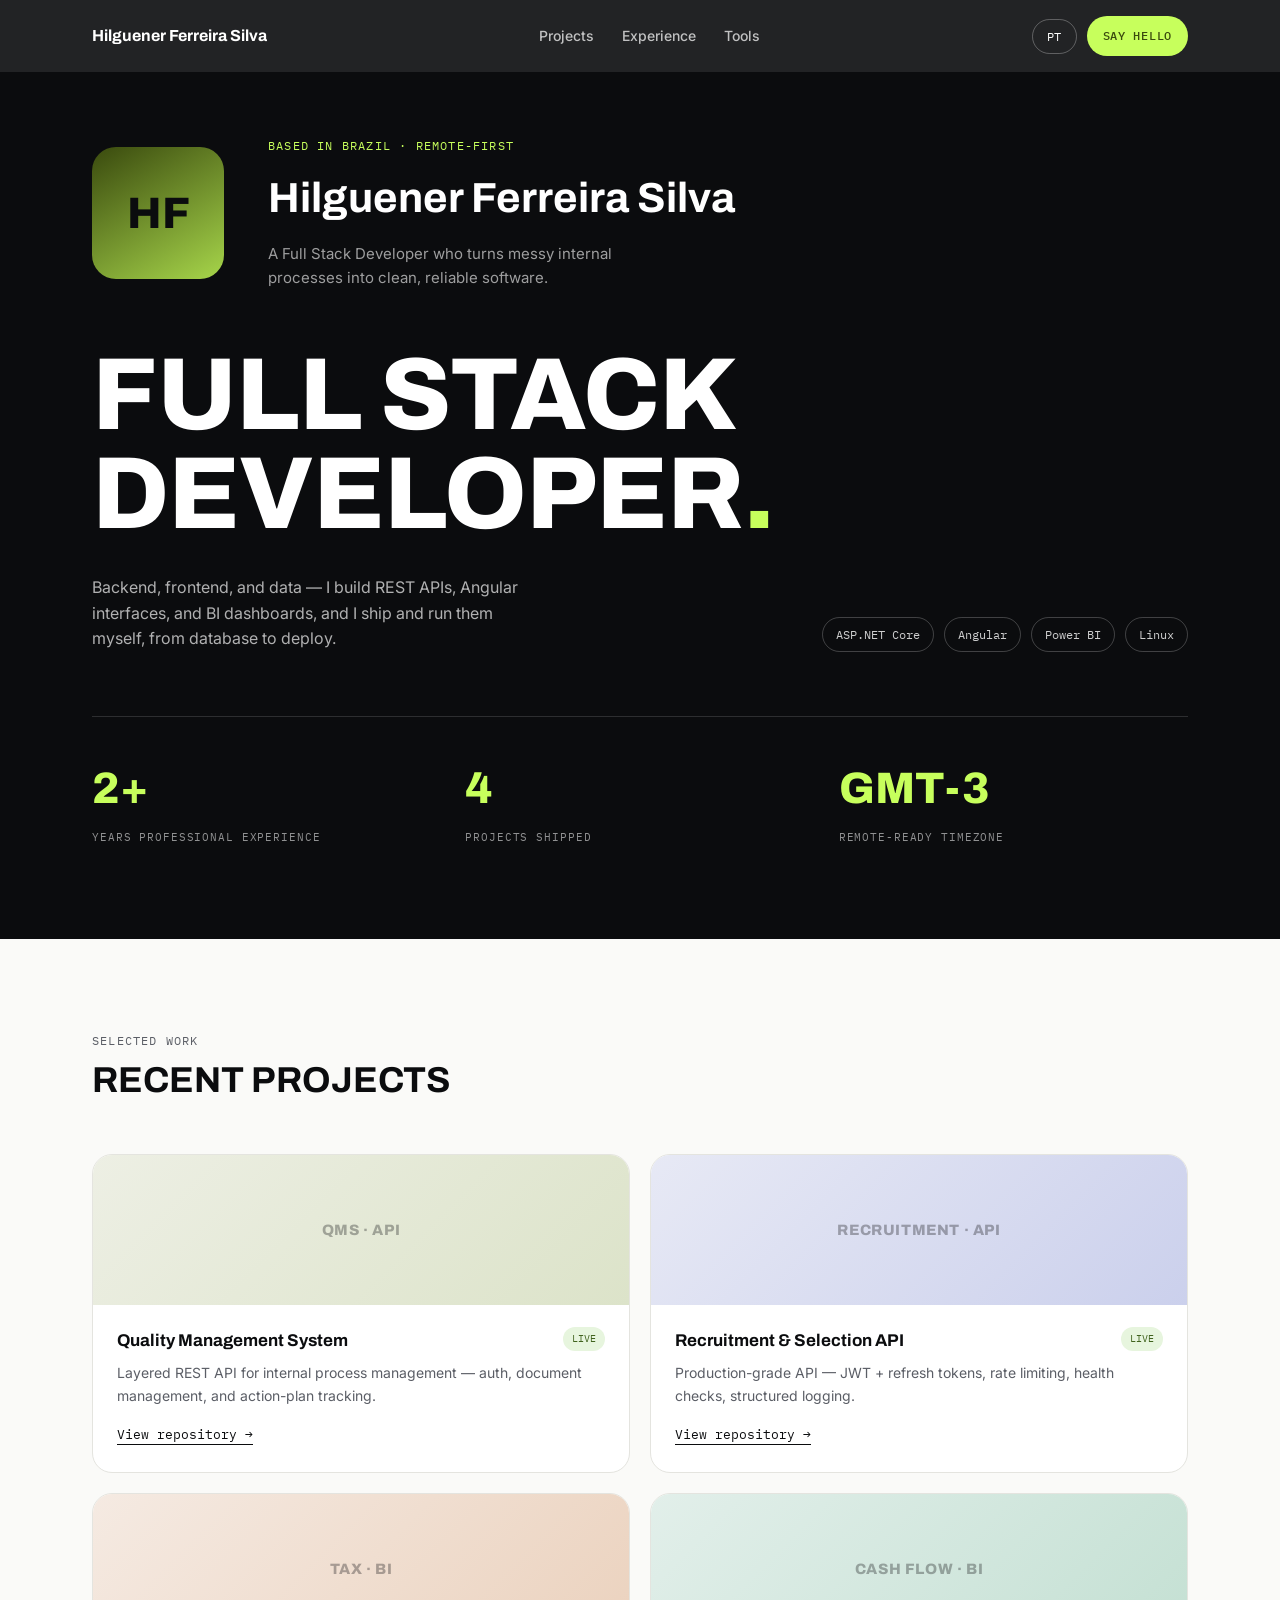
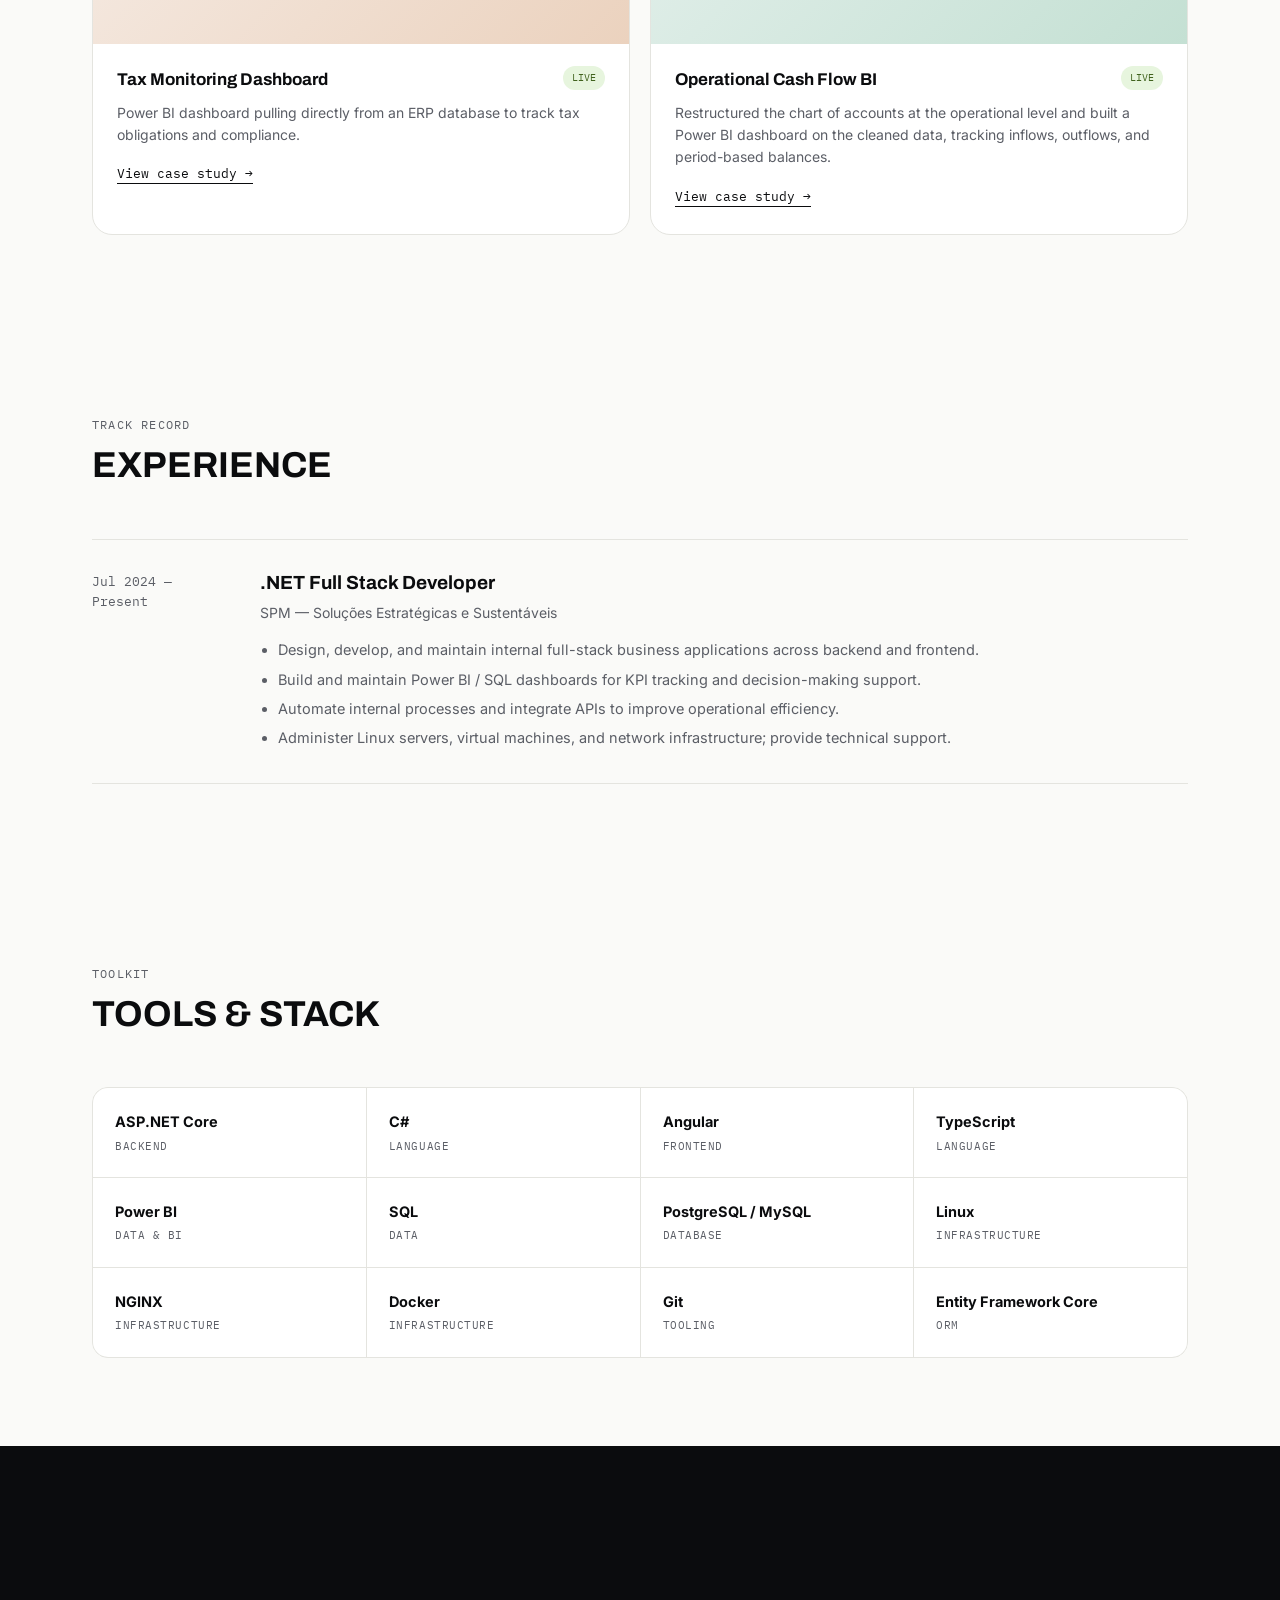
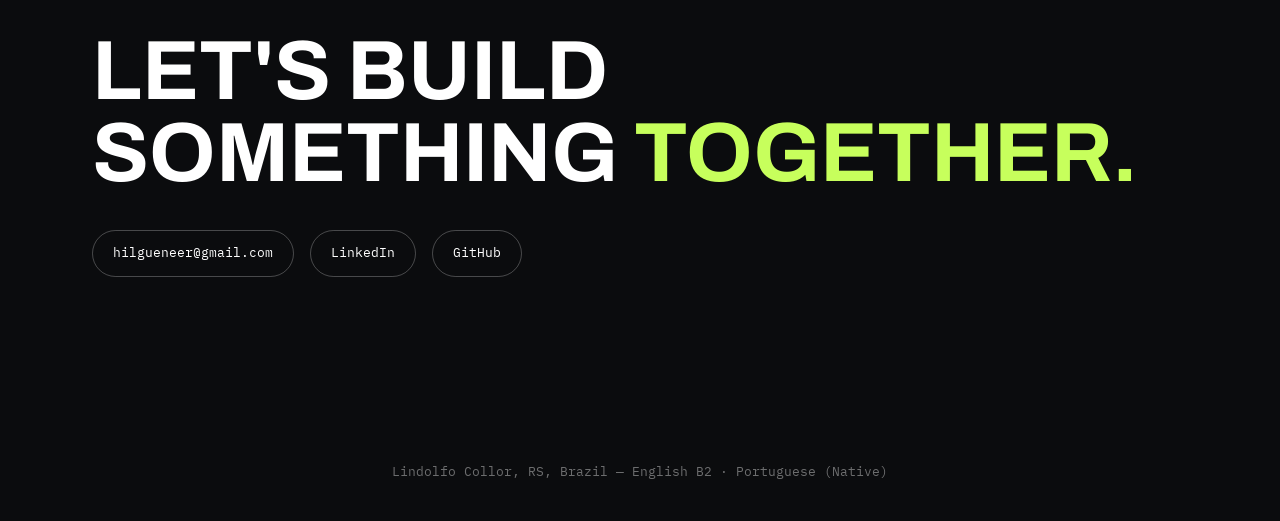
==== commit 28093c5b: "Update index.html" ====
--- a/index.html
+++ b/index.html
@@ -240,7 +240,7 @@
         <div class="project-body">
           <div class="project-top"><h3 data-i18n="proj1Title">Quality Management System</h3><span class="status live" data-i18n="statusLive">Live</span></div>
           <p data-i18n="proj1Desc">Layered REST API for internal process management — auth, document management, and action-plan tracking.</p>
-          <a class="link" href="#" data-i18n="linkRepo">View repository →</a>
+          <a class="link" href="https://github.com/Hilguener/sgq-api" target="_blank" rel="noopener noreferrer" data-i18n="linkRepo">View repository →</a>
         </div>
       </div>
 
@@ -249,7 +249,7 @@
         <div class="project-body">
           <div class="project-top"><h3 data-i18n="proj2Title">Recruitment &amp; Selection API</h3><span class="status live" data-i18n="statusLive">Live</span></div>
           <p data-i18n="proj2Desc">Production-grade API — JWT + refresh tokens, rate limiting, health checks, structured logging.</p>
-          <a class="link" href="#" data-i18n="linkRepo">View repository →</a>
+          <a class="link" href="https://github.com/Hilguener/RecrutamentoAPI" target="_blank" rel="noopener noreferrer" data-i18n="linkRepo">View repository →</a>
         </div>
       </div>
 
@@ -258,7 +258,7 @@
         <div class="project-body">
           <div class="project-top"><h3 data-i18n="proj3Title">Tax Monitoring Dashboard</h3><span class="status live" data-i18n="statusLive">Live</span></div>
           <p data-i18n="proj3Desc">Power BI dashboard pulling directly from an ERP database to track tax obligations and compliance.</p>
-          <a class="link" href="#" data-i18n="linkCase">View case study →</a>
+          <a class="link" href="case-studies.html" data-i18n="linkCase">View case study →</a>
         </div>
       </div>
 
@@ -267,7 +267,7 @@
         <div class="project-body">
           <div class="project-top"><h3 data-i18n="proj4Title">Operational Cash Flow BI</h3><span class="status live" data-i18n="statusLive">Live</span></div>
           <p data-i18n="proj4DescLive">Restructured the chart of accounts at the operational level and built a Power BI dashboard on the cleaned data, tracking inflows, outflows, and period-based balances.</p>
-          <a class="link" href="#" data-i18n="linkCase">View case study →</a>
+          <a class="link" href="case-studies.html" data-i18n="linkCase">View case study →</a>
         </div>
       </div>
 
@@ -285,7 +285,7 @@
     </div>
 
     <div class="timeline-item">
-      <div class="dates" data-i18n="expDates">Jan 2024 — Present</div>
+      <div class="dates" data-i18n="expDates">Jul 2024 — Present</div>
       <div>
         <h3 data-i18n="expRole">.NET Full Stack Developer</h3>
         <div class="company">SPM — Soluções Estratégicas e Sustentáveis</div>
@@ -397,7 +397,7 @@
 
     expTag: { en:"Track Record", pt:"Histórico" },
     expHeading: { en:"Experience", pt:"Experiência" },
-    expDates: { en:"Jan 2024 — Present", pt:"Jan 2024 — Atual" },
+    expDates: { en:"Jul 2024 — Present", pt:"Jul 2024 — Atual" },
     expRole: { en:".NET Full Stack Developer", pt:"Desenvolvedor Full Stack .NET" },
     expLi1: {
       en:"Design, develop, and maintain internal full-stack business applications across backend and frontend.",
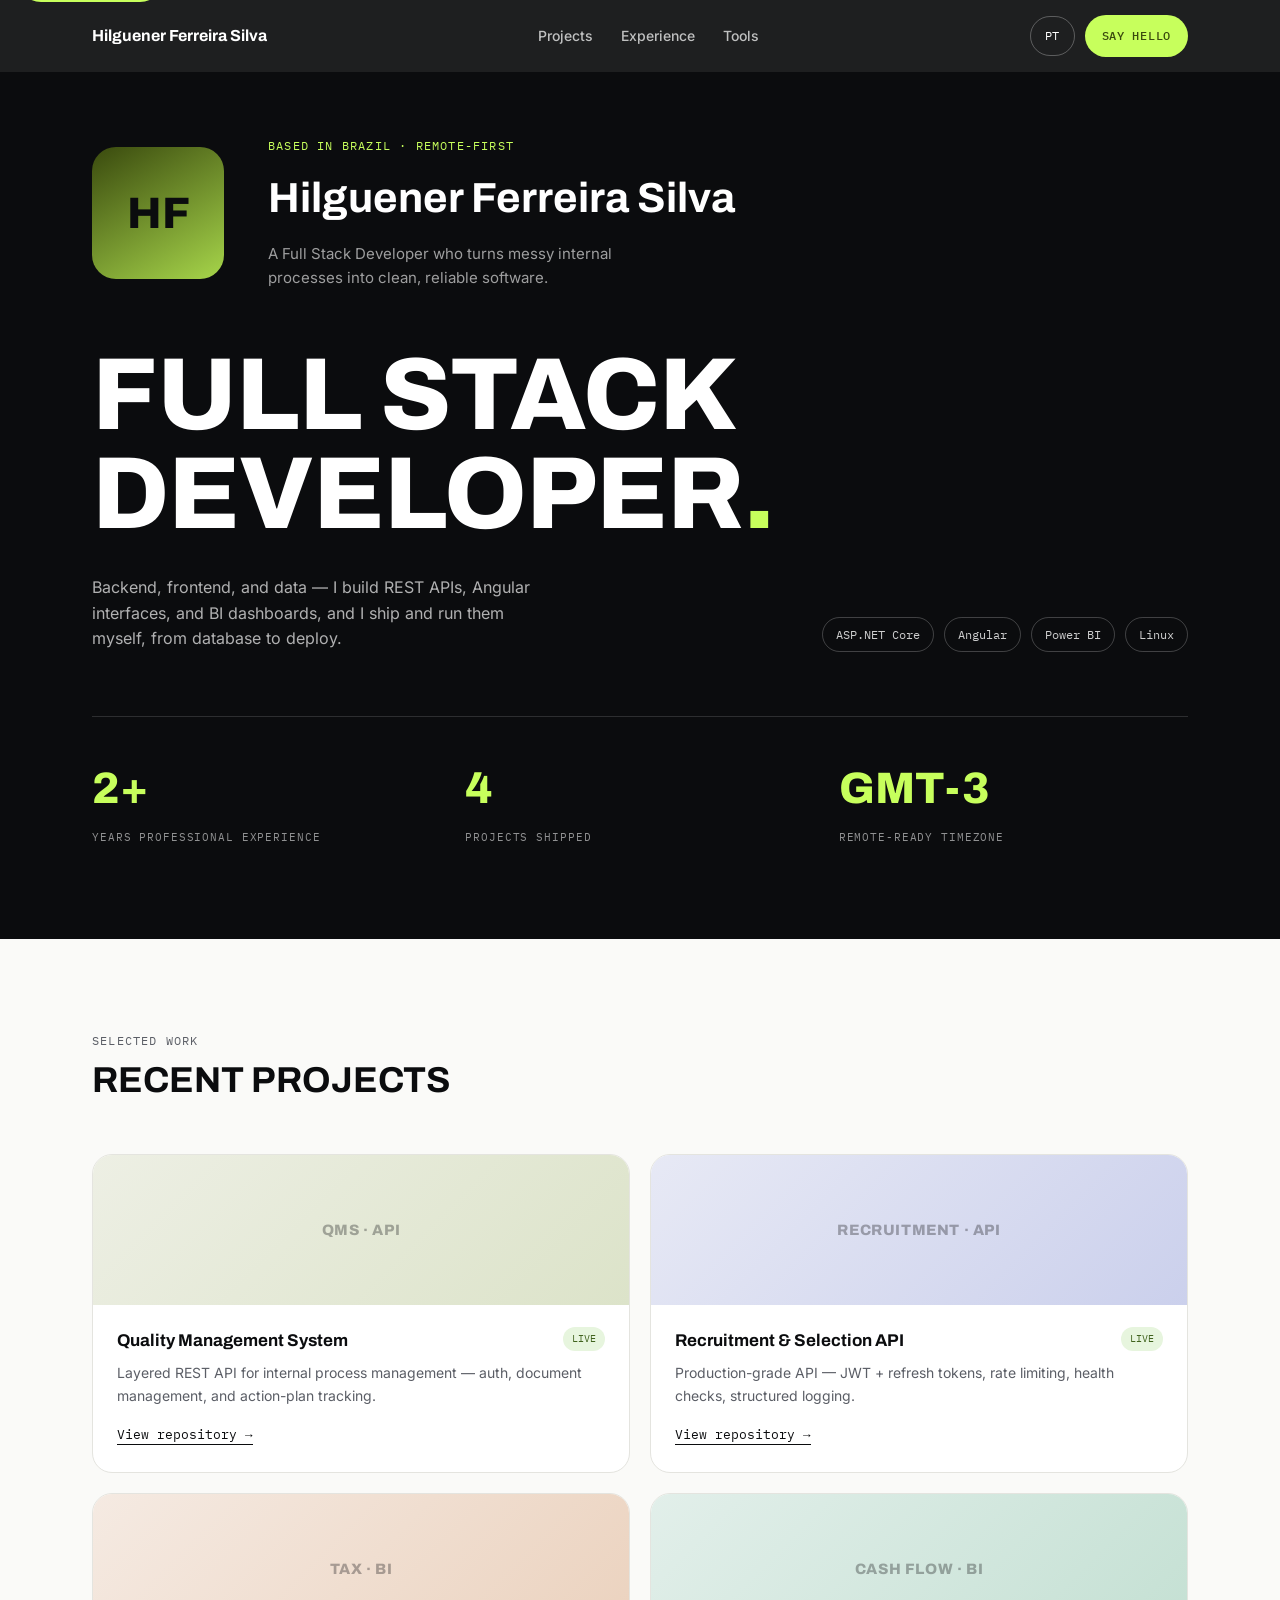
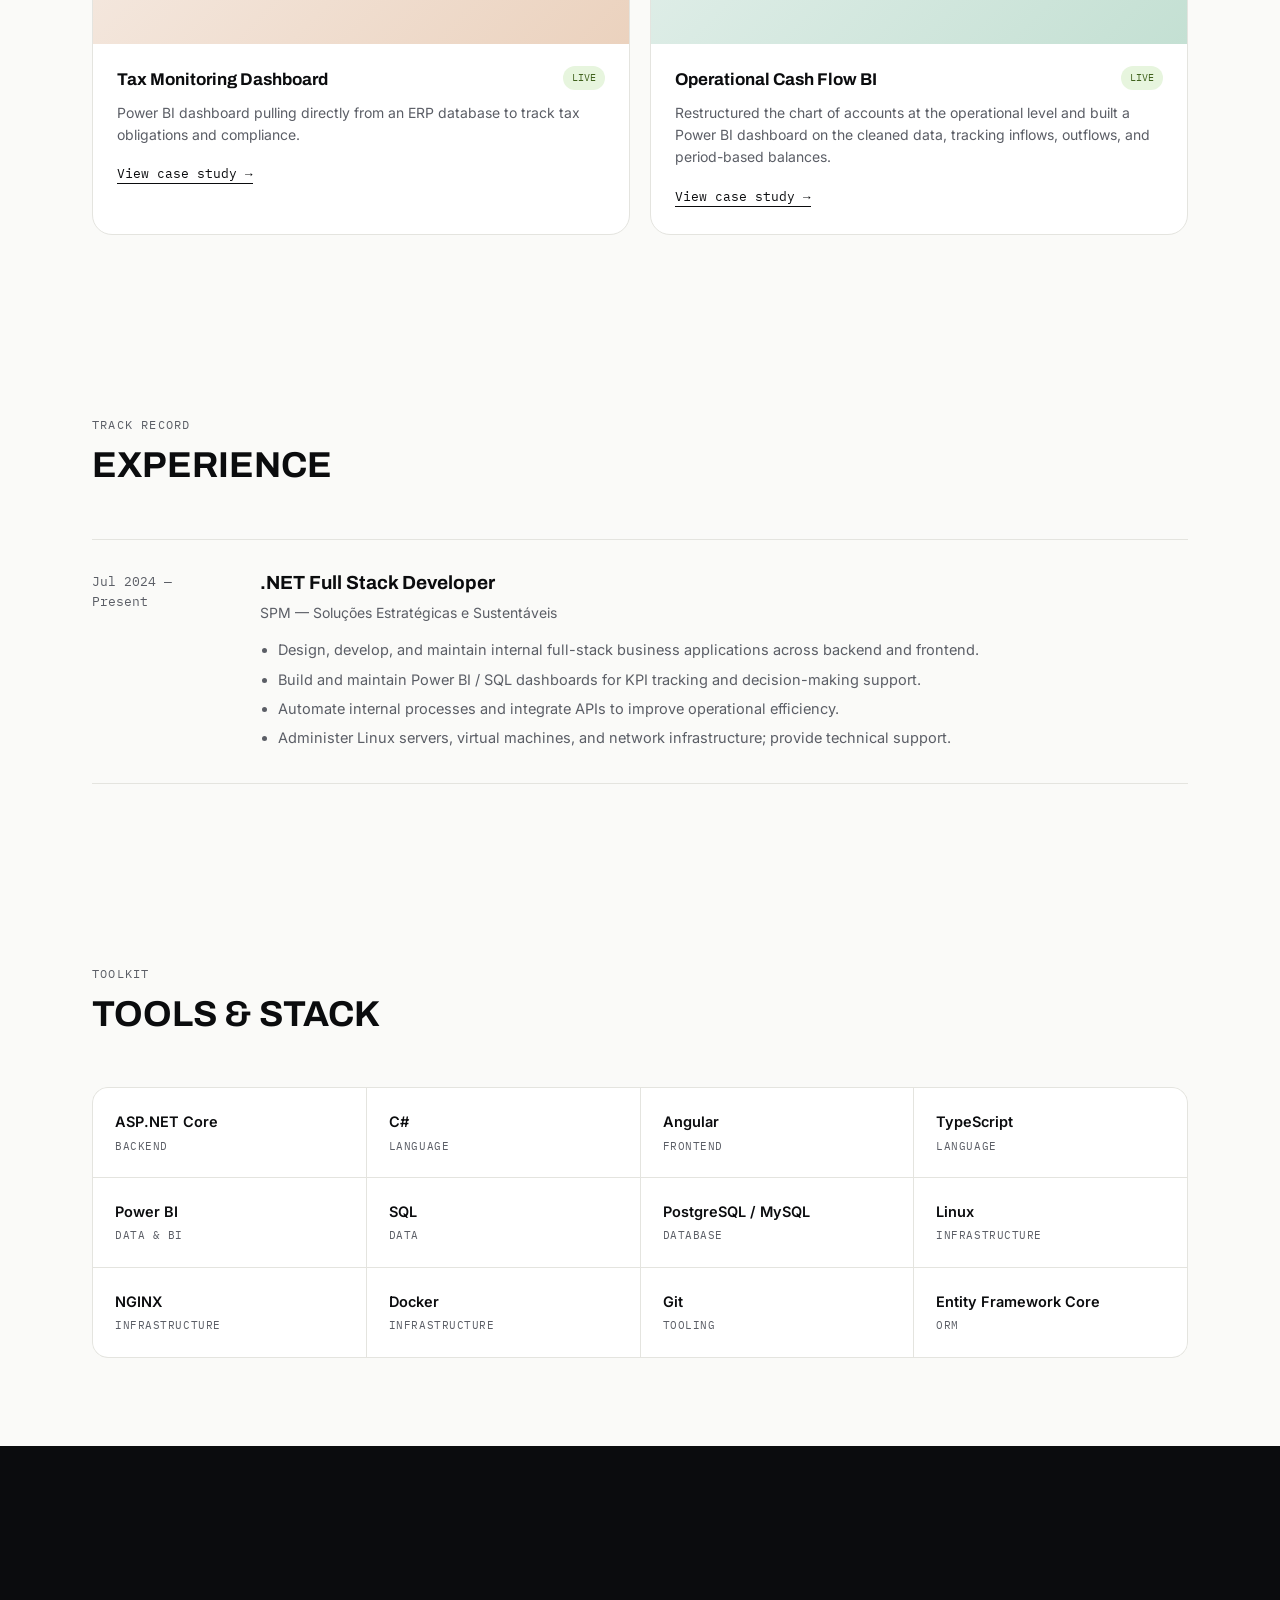
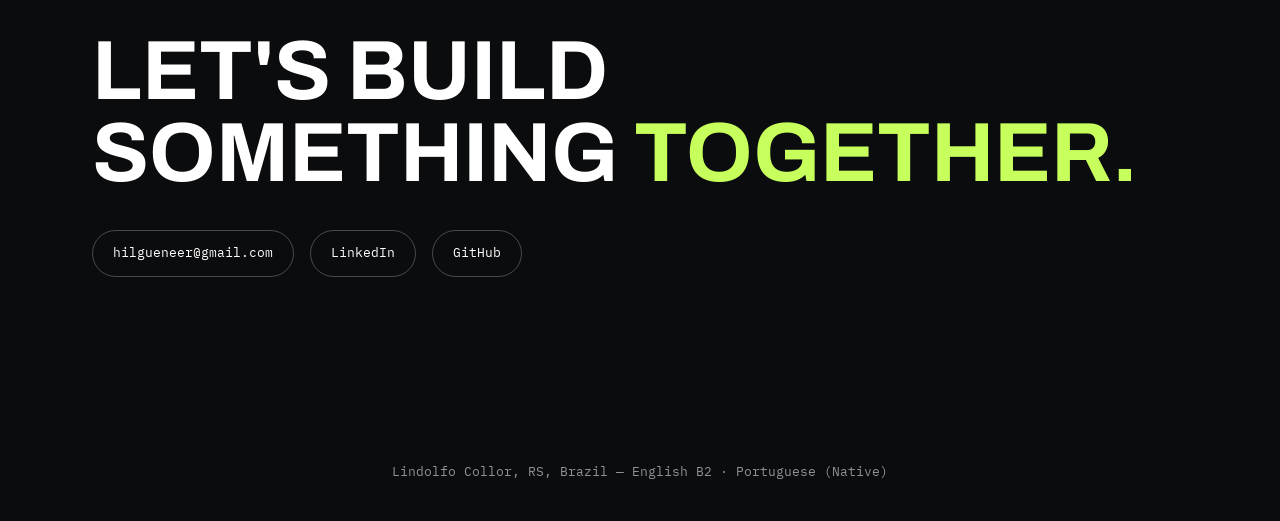
==== commit 1864bafe: "refactored project" ====
--- a/index.html
+++ b/index.html
@@ -1,465 +1,226 @@
-<!DOCTYPE html>
+﻿<!DOCTYPE html>
 <html lang="en">
 <head>
-<meta charset="UTF-8" />
-<meta name="viewport" content="width=device-width, initial-scale=1.0" />
-<title>Hilguener Ferreira Silva — Full Stack Developer</title>
-<link rel="preconnect" href="https://fonts.googleapis.com">
-<link rel="preconnect" href="https://fonts.gstatic.com" crossorigin>
-<link href="https://fonts.googleapis.com/css2?family=Archivo:wght@500;600;700;800&family=Inter:wght@400;500;600&family=IBM+Plex+Mono:wght@400;500&display=swap" rel="stylesheet">
-<style>
-  :root{
-    --ink:#0B0C0E;
-    --ink-soft:#5B5E66;
-    --paper:#FAFAF8;
-    --line:#E4E4DF;
-    --card:#FFFFFF;
-    --accent:#C7FF5C;
-    --accent-ink:#3A4A0E;
-    --max:1160px;
+  <meta charset="UTF-8" />
+  <meta name="viewport" content="width=device-width, initial-scale=1.0" />
+  <meta name="description" content="Portfolio of Hilguener Ferreira Silva, a full stack developer focused on .NET, Angular, Power BI, and business applications." />
+  <title>Hilguener Ferreira Silva — Full Stack Developer</title>
+
+  <link rel="canonical" href="https://hilguener.dev/" />
+  <meta name="theme-color" content="#0b0c0e" />
+  <link rel="icon" href="favicon.svg" type="image/svg+xml" />
+
+  <meta property="og:type" content="website" />
+  <meta property="og:title" content="Hilguener Ferreira Silva — Full Stack Developer" />
+  <meta property="og:description" content="Portfolio of Hilguener Ferreira Silva, a full stack developer focused on .NET, Angular, Power BI, and business applications." />
+  <meta property="og:url" content="https://hilguener.dev/" />
+  <meta name="twitter:card" content="summary" />
+  <meta name="twitter:title" content="Hilguener Ferreira Silva — Full Stack Developer" />
+  <meta name="twitter:description" content="Portfolio of Hilguener Ferreira Silva, a full stack developer focused on .NET, Angular, Power BI, and business applications." />
+
+  <link rel="stylesheet" href="fonts/fonts.css" />
+  <link rel="stylesheet" href="styles.css" />
+  <script defer src="script.js"></script>
+
+  <script type="application/ld+json">
+  {
+    "@context": "https://schema.org",
+    "@type": "Person",
+    "name": "Hilguener Ferreira Silva",
+    "jobTitle": "Full Stack Developer",
+    "url": "https://hilguener.dev/",
+    "email": "mailto:hilgueneer@gmail.com",
+    "address": {
+      "@type": "PostalAddress",
+      "addressLocality": "Lindolfo Collor",
+      "addressRegion": "RS",
+      "addressCountry": "BR"
+    },
+    "sameAs": [
+      "https://www.linkedin.com/in/hilguener-silva/",
+      "https://github.com/Hilguener"
+    ]
   }
-  *{box-sizing:border-box;}
-  html{scroll-behavior:smooth;}
-  body{margin:0; background:var(--paper); color:var(--ink); font-family:'Inter',sans-serif; line-height:1.6;}
-  .mono{font-family:'IBM Plex Mono',monospace;}
-  h1,h2,h3{font-family:'Archivo',sans-serif; margin:0;}
-  a{color:inherit;}
-  .wrap{max-width:var(--max); margin:0 auto; padding:0 32px;}
-
-  /* NAV */
-  nav{position:sticky; top:0; z-index:50; background:rgba(11,12,14,0.9); backdrop-filter:blur(8px);}
-  nav .wrap{display:flex; align-items:center; justify-content:space-between; height:72px; gap:12px;}
-  .nav-name{color:#fff; font-family:'Archivo'; font-weight:700; font-size:16px; white-space:nowrap; overflow:hidden; text-overflow:ellipsis; min-width:0;}
-  .nav-links{display:flex; gap:28px; list-style:none; margin:0; padding:0;}
-  .nav-links a{color:rgba(255,255,255,0.72); font-size:14px; font-weight:500; text-decoration:none; transition:color .15s;}
-  .nav-links a:hover{color:#fff;}
-  .nav-actions{display:flex; gap:10px; align-items:center; flex-shrink:0;}
-  .nav-btn{
-    font-family:'IBM Plex Mono'; font-size:12px; text-transform:uppercase; letter-spacing:0.06em;
-    background:var(--accent); color:var(--accent-ink); padding:10px 16px; border-radius:100px; text-decoration:none; font-weight:500;
-    border:none; cursor:pointer;
-  }
-  .lang-btn{
-    font-family:'IBM Plex Mono'; font-size:12px; letter-spacing:0.04em;
-    background:transparent; color:#fff; padding:9px 14px; border-radius:100px;
-    border:1px solid rgba(255,255,255,0.28); cursor:pointer; transition:all .15s ease;
-  }
-  .lang-btn:hover{border-color:rgba(255,255,255,0.6);}
-
-  /* HERO - dark */
-  .hero{background:var(--ink); color:#fff; padding:64px 0 90px;}
-  .hero-top{display:flex; gap:44px; align-items:center; margin-bottom:56px; flex-wrap:wrap;}
-  .avatar{
-    width:132px; height:132px; border-radius:24px; flex-shrink:0;
-    background:linear-gradient(150deg,#3A4A0E, #C7FF5C 130%);
-    display:flex; align-items:center; justify-content:center;
-    font-family:'Archivo'; font-weight:800; font-size:44px; color:#0B0C0E;
-  }
-  .hero-id{flex:1 1 240px; min-width:0;}
-  .hero-id .eyebrow{
-    font-family:'IBM Plex Mono'; font-size:12px; text-transform:uppercase; letter-spacing:0.1em;
-    color:var(--accent); margin-bottom:10px; display:block;
-  }
-  .hero-id h1{font-size:clamp(30px,4vw,42px); color:#fff;}
-  .hero-id p{color:rgba(255,255,255,0.6); font-size:15px; margin:10px 0 0; max-width:420px;}
-
-  .headline{font-size:clamp(46px,8vw,104px); font-weight:800; text-transform:uppercase; line-height:0.96; letter-spacing:-0.01em;}
-  .headline .accent-word{color:var(--accent);}
-  .hero-sub{display:flex; justify-content:space-between; align-items:flex-end; gap:32px; margin-top:32px; flex-wrap:wrap;}
-  .hero-sub p{max-width:440px; color:rgba(255,255,255,0.68); font-size:16px; margin:0;}
-  .hero-tags{display:flex; gap:10px; flex-wrap:wrap;}
-  .hero-tags span{
-    font-family:'IBM Plex Mono'; font-size:12px; border:1px solid rgba(255,255,255,0.22);
-    color:rgba(255,255,255,0.8); padding:7px 13px; border-radius:100px;
-  }
-
-  .stats-row{
-    margin-top:64px; padding-top:36px; border-top:1px solid rgba(255,255,255,0.14);
-    display:grid; grid-template-columns:repeat(3,1fr); gap:24px;
-  }
-  .stat b{font-family:'Archivo'; font-size:clamp(32px,4vw,44px); font-weight:800; color:var(--accent); display:block;}
-  .stat span{font-family:'IBM Plex Mono'; font-size:11px; text-transform:uppercase; letter-spacing:0.08em; color:rgba(255,255,255,0.55);}
-
-  /* SECTIONS */
-  section{padding:88px 0;}
-  .section-head{display:flex; justify-content:space-between; align-items:flex-end; margin-bottom:44px; flex-wrap:wrap; gap:14px;}
-  .section-head .tag{font-family:'IBM Plex Mono'; font-size:12px; text-transform:uppercase; letter-spacing:0.1em; color:var(--ink-soft);}
-  .section-head h2{font-size:clamp(26px,3.4vw,36px); text-transform:uppercase;}
-
-  /* PROJECTS */
-  .project-grid{display:grid; grid-template-columns:repeat(2,1fr); gap:20px;}
-  .project-card{
-    background:var(--card); border:1px solid var(--line); border-radius:20px; overflow:hidden;
-    transition:transform .2s ease, box-shadow .2s ease;
-  }
-  .project-card:hover{transform:translateY(-4px); box-shadow:0 20px 40px -20px rgba(11,12,14,0.25);}
-  .project-thumb{
-    height:150px; display:flex; align-items:center; justify-content:center;
-    font-family:'Archivo'; font-weight:800; font-size:15px; text-transform:uppercase; letter-spacing:0.04em;
-    color:rgba(11,12,14,0.32);
-  }
-  .thumb-1{background:linear-gradient(135deg,#EDEFE4,#DCE3C9);}
-  .thumb-2{background:linear-gradient(135deg,#E7E9F5,#CBD0EC);}
-  .thumb-3{background:linear-gradient(135deg,#F5EAE2,#EBD2BE);}
-  .thumb-4{background:linear-gradient(135deg,#E2EFEA,#C4E0D3);}
-  .project-body{padding:22px 24px 26px;}
-  .project-top{display:flex; justify-content:space-between; gap:10px; align-items:flex-start; margin-bottom:8px;}
-  .project-card h3{font-size:17px; text-transform:none;}
-  .status{font-family:'IBM Plex Mono'; font-size:10px; text-transform:uppercase; padding:4px 9px; border-radius:100px; white-space:nowrap;}
-  .status.live{background:#E7F5DE; color:#41631E;}
-  .status.progress{background:#FBEFDD; color:#8A5B1E;}
-  .project-card p{color:var(--ink-soft); font-size:14px; margin:0 0 14px;}
-  .project-card .link{font-family:'IBM Plex Mono'; font-size:12.5px; text-decoration:none; border-bottom:1px solid var(--ink); padding-bottom:2px;}
-
-  /* EXPERIENCE timeline */
-  .timeline-item{
-    display:grid; grid-template-columns:140px 1fr; gap:28px; padding:28px 0; border-top:1px solid var(--line);
-  }
-  .timeline-item:last-child{border-bottom:1px solid var(--line);}
-  .timeline-item .dates{font-family:'IBM Plex Mono'; font-size:12.5px; color:var(--ink-soft); padding-top:3px;}
-  .timeline-item h3{font-size:19px; margin-bottom:4px; text-transform:none;}
-  .timeline-item .company{color:var(--ink-soft); font-size:14px; margin-bottom:14px;}
-  .timeline-item ul{margin:0; padding-left:18px; color:var(--ink-soft); font-size:14.5px;}
-  .timeline-item li{margin-bottom:6px;}
-
-  /* TOOLS */
-  .tools-grid{display:grid; grid-template-columns:repeat(4,1fr); gap:1px; background:var(--line); border:1px solid var(--line); border-radius:16px; overflow:hidden;}
-  .tool{background:var(--card); padding:22px; display:flex; flex-direction:column; gap:4px;}
-  .tool b{font-size:14.5px;}
-  .tool span{font-family:'IBM Plex Mono'; font-size:11px; color:var(--ink-soft); text-transform:uppercase; letter-spacing:0.05em;}
-
-  /* CONTACT */
-  .contact{background:var(--ink); color:#fff;}
-  .contact .wrap{padding:96px 32px;}
-  .contact h2{font-size:clamp(38px,7vw,84px); text-transform:uppercase; line-height:0.98; margin-bottom:36px;}
-  .contact h2 .accent-word{color:var(--accent);}
-  .contact-links{display:flex; gap:16px; flex-wrap:wrap;}
-  .contact-links a{
-    font-family:'IBM Plex Mono'; font-size:13px; text-decoration:none; color:#fff;
-    border:1px solid rgba(255,255,255,0.25); padding:12px 20px; border-radius:100px; transition:all .15s;
-  }
-  .contact-links a:hover{background:var(--accent); color:var(--accent-ink); border-color:var(--accent);}
-
-  footer{background:var(--ink); color:rgba(255,255,255,0.4); text-align:center; padding:0 0 40px; font-size:12.5px; font-family:'IBM Plex Mono';}
-
-  @media (max-width:820px){
-    .project-grid{grid-template-columns:1fr;}
-    .tools-grid{grid-template-columns:repeat(2,1fr);}
-    .timeline-item{grid-template-columns:1fr; gap:8px;}
-    .stats-row{grid-template-columns:1fr; gap:20px;}
-    .nav-links{display:none;}
-  }
-
-  @media (max-width:480px){
-    .wrap{padding:0 20px;}
-    nav .wrap{height:64px;}
-    .nav-name{font-size:14px;}
-    .nav-btn{padding:9px 14px; font-size:11px;}
-    .lang-btn{padding:8px 11px; font-size:11px;}
-    .hero{padding:40px 0 56px;}
-    .hero-top{gap:20px; margin-bottom:40px;}
-    .avatar{width:88px; height:88px; font-size:30px; border-radius:16px;}
-    .hero-id h1{font-size:24px;}
-    .hero-id p{font-size:14px;}
-    .headline{font-size:38px;}
-    .hero-sub{margin-top:24px; gap:20px;}
-    .hero-sub p{font-size:14.5px;}
-    .stats-row{margin-top:44px; padding-top:28px; gap:18px;}
-    .stat b{font-size:30px;}
-    section{padding:56px 0;}
-    .section-head{margin-bottom:30px;}
-    .section-head h2{font-size:22px;}
-    .project-body{padding:18px 18px 20px;}
-    .tools-grid{grid-template-columns:1fr;}
-    .contact .wrap{padding:64px 20px;}
-    .contact h2{font-size:34px; margin-bottom:26px;}
-    .contact-links a{padding:10px 16px; font-size:12px;}
-  }
-</style>
+  </script>
 </head>
-<body>
-
-<nav>
-  <div class="wrap">
-    <span class="nav-name">Hilguener Ferreira Silva</span>
-    <ul class="nav-links">
-      <li><a href="#projects" data-i18n="navProjects">Projects</a></li>
-      <li><a href="#experience" data-i18n="navExperience">Experience</a></li>
-      <li><a href="#tools" data-i18n="navTools">Tools</a></li>
-    </ul>
-    <div class="nav-actions">
-      <button id="langToggle" class="lang-btn" type="button">PT</button>
-      <a class="nav-btn" href="mailto:hilgueneer@gmail.com" data-i18n="navBtn">Say Hello</a>
+<body data-page="home">
+  <a class="skip-link" href="#main-content">Skip to content</a>
+
+  <nav class="site-nav" aria-label="Primary">
+    <div class="wrap">
+      <span class="nav-name">Hilguener Ferreira Silva</span>
+      <button id="navToggle" class="nav-toggle" type="button" aria-expanded="false" aria-controls="navLinks">
+        <span class="sr-only">Menu</span>
+        <span class="nav-toggle-bars" aria-hidden="true"></span>
+      </button>
+      <ul class="nav-links" id="navLinks">
+        <li><a href="#projects" data-i18n="navProjects">Projects</a></li>
+        <li><a href="#experience" data-i18n="navExperience">Experience</a></li>
+        <li><a href="#tools" data-i18n="navTools">Tools</a></li>
+      </ul>
+      <div class="nav-actions">
+        <button id="langToggle" class="lang-btn" type="button" aria-label="Switch to Portuguese">PT</button>
+        <a class="nav-btn" href="mailto:hilgueneer@gmail.com" data-i18n="navBtn">Say Hello</a>
+      </div>
     </div>
-  </div>
-</nav>
-
-<header class="hero">
-  <div class="wrap">
-    <div class="hero-top">
-      <div class="avatar">HF</div>
-      <div class="hero-id">
-        <span class="eyebrow" data-i18n="heroEyebrow">Based in Brazil · Remote-first</span>
-        <h1>Hilguener Ferreira Silva</h1>
-        <p data-i18n="heroBio">A Full Stack Developer who turns messy internal processes into clean, reliable software.</p>
-      </div>
-    </div>
-
-    <h2 class="headline" data-i18n="headline">Full Stack<br>Developer<span class="accent-word">.</span></h2>
-
-    <div class="hero-sub">
-      <p data-i18n="heroSub">Backend, frontend, and data — I build REST APIs, Angular interfaces, and BI dashboards, and I ship and run them myself, from database to deploy.</p>
-      <div class="hero-tags">
-        <span>ASP.NET Core</span>
-        <span>Angular</span>
-        <span>Power BI</span>
-        <span>Linux</span>
-      </div>
-    </div>
-
-    <div class="stats-row">
-      <div class="stat"><b>2+</b><span data-i18n="stat1Label">Years Professional Experience</span></div>
-      <div class="stat"><b>4</b><span data-i18n="stat2Label">Projects Shipped</span></div>
-      <div class="stat"><b>GMT-3</b><span data-i18n="stat3Label">Remote-Ready Timezone</span></div>
-    </div>
-  </div>
-</header>
-
-<section id="projects">
-  <div class="wrap">
-    <div class="section-head">
-      <div>
-        <span class="tag" data-i18n="projectsTag">Selected Work</span>
-        <h2 data-i18n="projectsHeading">Recent Projects</h2>
-      </div>
-    </div>
-    <div class="project-grid">
-
-      <div class="project-card">
-        <div class="project-thumb thumb-1">QMS · API</div>
-        <div class="project-body">
-          <div class="project-top"><h3 data-i18n="proj1Title">Quality Management System</h3><span class="status live" data-i18n="statusLive">Live</span></div>
-          <p data-i18n="proj1Desc">Layered REST API for internal process management — auth, document management, and action-plan tracking.</p>
-          <a class="link" href="https://github.com/Hilguener/sgq-api" target="_blank" rel="noopener noreferrer" data-i18n="linkRepo">View repository →</a>
-        </div>
-      </div>
-
-      <div class="project-card">
-        <div class="project-thumb thumb-2">Recruitment · API</div>
-        <div class="project-body">
-          <div class="project-top"><h3 data-i18n="proj2Title">Recruitment &amp; Selection API</h3><span class="status live" data-i18n="statusLive">Live</span></div>
-          <p data-i18n="proj2Desc">Production-grade API — JWT + refresh tokens, rate limiting, health checks, structured logging.</p>
-          <a class="link" href="https://github.com/Hilguener/RecrutamentoAPI" target="_blank" rel="noopener noreferrer" data-i18n="linkRepo">View repository →</a>
-        </div>
-      </div>
-
-      <div class="project-card">
-        <div class="project-thumb thumb-3">Tax · BI</div>
-        <div class="project-body">
-          <div class="project-top"><h3 data-i18n="proj3Title">Tax Monitoring Dashboard</h3><span class="status live" data-i18n="statusLive">Live</span></div>
-          <p data-i18n="proj3Desc">Power BI dashboard pulling directly from an ERP database to track tax obligations and compliance.</p>
-          <a class="link" href="case-studies.html" data-i18n="linkCase">View case study →</a>
-        </div>
-      </div>
-
-      <div class="project-card">
-        <div class="project-thumb thumb-4">Cash Flow · BI</div>
-        <div class="project-body">
-          <div class="project-top"><h3 data-i18n="proj4Title">Operational Cash Flow BI</h3><span class="status live" data-i18n="statusLive">Live</span></div>
-          <p data-i18n="proj4DescLive">Restructured the chart of accounts at the operational level and built a Power BI dashboard on the cleaned data, tracking inflows, outflows, and period-based balances.</p>
-          <a class="link" href="case-studies.html" data-i18n="linkCase">View case study →</a>
-        </div>
-      </div>
-
-    </div>
-  </div>
-</section>
-
-<section id="experience">
-  <div class="wrap">
-    <div class="section-head">
-      <div>
-        <span class="tag" data-i18n="expTag">Track Record</span>
-        <h2 data-i18n="expHeading">Experience</h2>
-      </div>
-    </div>
-
-    <div class="timeline-item">
-      <div class="dates" data-i18n="expDates">Jul 2024 — Present</div>
-      <div>
-        <h3 data-i18n="expRole">.NET Full Stack Developer</h3>
-        <div class="company">SPM — Soluções Estratégicas e Sustentáveis</div>
-        <ul>
-          <li data-i18n="expLi1">Design, develop, and maintain internal full-stack business applications across backend and frontend.</li>
-          <li data-i18n="expLi2">Build and maintain Power BI / SQL dashboards for KPI tracking and decision-making support.</li>
-          <li data-i18n="expLi3">Automate internal processes and integrate APIs to improve operational efficiency.</li>
-          <li data-i18n="expLi4">Administer Linux servers, virtual machines, and network infrastructure; provide technical support.</li>
-        </ul>
-      </div>
-    </div>
-  </div>
-</section>
-
-<section id="tools">
-  <div class="wrap">
-    <div class="section-head">
-      <div>
-        <span class="tag" data-i18n="toolsTag">Toolkit</span>
-        <h2 data-i18n="toolsHeading">Tools &amp; Stack</h2>
-      </div>
-    </div>
-    <div class="tools-grid">
-      <div class="tool"><b>ASP.NET Core</b><span data-i18n="catBackend">Backend</span></div>
-      <div class="tool"><b>C#</b><span data-i18n="catLanguage">Language</span></div>
-      <div class="tool"><b>Angular</b><span data-i18n="catFrontend">Frontend</span></div>
-      <div class="tool"><b>TypeScript</b><span data-i18n="catLanguage">Language</span></div>
-      <div class="tool"><b>Power BI</b><span data-i18n="catDataBI">Data &amp; BI</span></div>
-      <div class="tool"><b>SQL</b><span data-i18n="catData">Data</span></div>
-      <div class="tool"><b>PostgreSQL / MySQL</b><span data-i18n="catDatabase">Database</span></div>
-      <div class="tool"><b>Linux</b><span data-i18n="catInfra">Infrastructure</span></div>
-      <div class="tool"><b>NGINX</b><span data-i18n="catInfra">Infrastructure</span></div>
-      <div class="tool"><b>Docker</b><span data-i18n="catInfra">Infrastructure</span></div>
-      <div class="tool"><b>Git</b><span data-i18n="catTooling">Tooling</span></div>
-      <div class="tool"><b>Entity Framework Core</b><span data-i18n="catOrm">ORM</span></div>
-    </div>
-  </div>
-</section>
-
-<section class="contact" id="contact">
-  <div class="wrap">
-    <h2 data-i18n="contactHeading">Let's build<br>something<span class="accent-word"> together.</span></h2>
-    <div class="contact-links">
-      <a href="mailto:hilgueneer@gmail.com">hilgueneer@gmail.com</a>
-      <a href="https://www.linkedin.com/in/hilguener-silva/" target="_blank" rel="noopener">LinkedIn</a>
-      <a href="https://github.com/Hilguener" target="_blank" rel="noopener">GitHub</a>
-    </div>
-  </div>
-</section>
-
-<footer data-i18n="footerText">Lindolfo Collor, RS, Brazil — English B2 · Portuguese (Native)</footer>
-
-<script>
-  var i18n = {
-    navProjects:   { en:"Projects",  pt:"Projetos" },
-    navExperience: { en:"Experience", pt:"Experiência" },
-    navTools:      { en:"Tools", pt:"Ferramentas" },
-    navBtn:        { en:"Say Hello", pt:"Fale Comigo" },
-
-    heroEyebrow: { en:"Based in Brazil · Remote-first", pt:"Baseado no Brasil · Remoto" },
-    heroBio: {
-      en:"A Full Stack Developer who turns messy internal processes into clean, reliable software.",
-      pt:"Um Desenvolvedor Full Stack que transforma processos internos bagunçados em software limpo e confiável."
-    },
-    headline: {
-      en:'Full Stack<br>Developer<span class="accent-word">.</span>',
-      pt:'Desenvolvedor<br>Full Stack<span class="accent-word">.</span>'
-    },
-    heroSub: {
-      en:"Backend, frontend, and data — I build REST APIs, Angular interfaces, and BI dashboards, and I ship and run them myself, from database to deploy.",
-      pt:"Backend, frontend e dados — eu construo APIs REST, interfaces em Angular e dashboards de BI, e cuido de tudo sozinho, do banco de dados ao deploy."
-    },
-
-    stat1Label: { en:"Years Professional Experience", pt:"Anos de Experiência Profissional" },
-    stat2Label: { en:"Projects Shipped", pt:"Projetos Entregues" },
-    stat3Label: { en:"Remote-Ready Timezone", pt:"Fuso Horário Pronto para Remoto" },
-
-    projectsTag: { en:"Selected Work", pt:"Trabalhos Selecionados" },
-    projectsHeading: { en:"Recent Projects", pt:"Projetos Recentes" },
-
-    statusLive: { en:"Live", pt:"Ativo" },
-    statusProgress: { en:"In Progress", pt:"Em Andamento" },
-    linkRepo: { en:"View repository →", pt:"Ver repositório →" },
-    linkCase: { en:"View case study →", pt:"Ver estudo de caso →" },
-
-    proj1Title: { en:"Quality Management System", pt:"Sistema de Gestão da Qualidade" },
-    proj1Desc: {
-      en:"Layered REST API for internal process management — auth, document management, and action-plan tracking.",
-      pt:"API REST em camadas para gestão de processos internos — autenticação, gestão de documentos e planos de ação."
-    },
-
-    proj2Title: { en:"Recruitment &amp; Selection API", pt:"API de Recrutamento e Seleção" },
-    proj2Desc: {
-      en:"Production-grade API — JWT + refresh tokens, rate limiting, health checks, structured logging.",
-      pt:"API de nível produtivo — JWT + refresh tokens, rate limiting, health checks, logging estruturado."
-    },
-
-    proj3Title: { en:"Tax Monitoring Dashboard", pt:"Dashboard de Monitoramento Fiscal" },
-    proj3Desc: {
-      en:"Power BI dashboard pulling directly from an ERP database to track tax obligations and compliance.",
-      pt:"Dashboard Power BI que consome dados diretamente de um ERP para monitorar obrigações fiscais e conformidade."
-    },
-
-    proj4Title: { en:"Operational Cash Flow BI", pt:"BI de Fluxo de Caixa Operacional" },
-    proj4DescLive: {
-      en:"Restructured the chart of accounts at the operational level and built a Power BI dashboard on the cleaned data, tracking inflows, outflows, and period-based balances.",
-      pt:"Reestruturação do plano de contas no nível operacional e construção de um dashboard Power BI sobre os dados já organizados, com acompanhamento de entradas, saídas e saldos por período."
-    },
-
-    expTag: { en:"Track Record", pt:"Histórico" },
-    expHeading: { en:"Experience", pt:"Experiência" },
-    expDates: { en:"Jul 2024 — Present", pt:"Jul 2024 — Atual" },
-    expRole: { en:".NET Full Stack Developer", pt:"Desenvolvedor Full Stack .NET" },
-    expLi1: {
-      en:"Design, develop, and maintain internal full-stack business applications across backend and frontend.",
-      pt:"Projeto, desenvolvimento e manutenção de aplicações corporativas full-stack internas, atuando em backend e frontend."
-    },
-    expLi2: {
-      en:"Build and maintain Power BI / SQL dashboards for KPI tracking and decision-making support.",
-      pt:"Construção e manutenção de dashboards Power BI / SQL para acompanhamento de KPIs e apoio à decisão."
-    },
-    expLi3: {
-      en:"Automate internal processes and integrate APIs to improve operational efficiency.",
-      pt:"Automação de processos internos e integração de APIs para melhorar a eficiência operacional."
-    },
-    expLi4: {
-      en:"Administer Linux servers, virtual machines, and network infrastructure; provide technical support.",
-      pt:"Administração de servidores Linux, máquinas virtuais e infraestrutura de rede; suporte técnico."
-    },
-
-    toolsTag: { en:"Toolkit", pt:"Ferramentas" },
-    toolsHeading: { en:"Tools &amp; Stack", pt:"Ferramentas &amp; Stack" },
-
-    catBackend:  { en:"Backend", pt:"Backend" },
-    catLanguage: { en:"Language", pt:"Linguagem" },
-    catFrontend: { en:"Frontend", pt:"Frontend" },
-    catDataBI:   { en:"Data &amp; BI", pt:"Dados &amp; BI" },
-    catData:     { en:"Data", pt:"Dados" },
-    catDatabase: { en:"Database", pt:"Banco de Dados" },
-    catInfra:    { en:"Infrastructure", pt:"Infraestrutura" },
-    catOrm:      { en:"ORM", pt:"ORM" },
-    catTooling:  { en:"Tooling", pt:"Ferramentas" },
-
-    contactHeading: {
-      en:'Let\'s build<br>something<span class="accent-word"> together.</span>',
-      pt:'Vamos construir<br>algo<span class="accent-word"> juntos.</span>'
-    },
-
-    footerText: {
-      en:"Lindolfo Collor, RS, Brazil — English B2 · Portuguese (Native)",
-      pt:"Lindolfo Collor, RS, Brasil — Inglês B2 · Português (Nativo)"
-    }
-  };
-
-  var currentLang = "en";
-
-  function applyLang(lang){
-    document.documentElement.lang = (lang === "en") ? "en" : "pt-BR";
-    document.querySelectorAll("[data-i18n]").forEach(function(el){
-      var key = el.getAttribute("data-i18n");
-      if (i18n[key] && i18n[key][lang] !== undefined){
-        el.innerHTML = i18n[key][lang];
-      }
-    });
-    document.getElementById("langToggle").textContent = (lang === "en") ? "PT" : "EN";
-    currentLang = lang;
-  }
-
-  document.getElementById("langToggle").addEventListener("click", function(){
-    applyLang(currentLang === "en" ? "pt" : "en");
-  });
-
-  applyLang("en");
-</script>
-
+  </nav>
+
+  <main id="main-content">
+    <header class="hero">
+      <div class="wrap">
+        <div class="hero-top">
+          <div class="avatar" aria-hidden="true">HF</div>
+          <div class="hero-id">
+            <span class="eyebrow" data-i18n="heroEyebrow">Based in Brazil · Remote-first</span>
+            <h1>Hilguener Ferreira Silva</h1>
+            <p data-i18n="heroBio">A Full Stack Developer who turns messy internal processes into clean, reliable software.</p>
+          </div>
+        </div>
+
+        <h2 class="headline" data-i18n="headline" data-i18n-html>Full Stack<br>Developer<span class="accent-word">.</span></h2>
+
+        <div class="hero-sub">
+          <p data-i18n="heroSub">Backend, frontend, and data — I build REST APIs, Angular interfaces, and BI dashboards, and I ship and run them myself, from database to deploy.</p>
+          <div class="hero-tags" aria-label="Core technologies">
+            <span>ASP.NET Core</span>
+            <span>Angular</span>
+            <span>Power BI</span>
+            <span>Linux</span>
+          </div>
+        </div>
+
+        <div class="stats-row">
+          <div class="stat"><b>2+</b><span data-i18n="stat1Label">Years Professional Experience</span></div>
+          <div class="stat"><b>4</b><span data-i18n="stat2Label">Projects Shipped</span></div>
+          <div class="stat"><b>GMT-3</b><span data-i18n="stat3Label">Remote-Ready Timezone</span></div>
+        </div>
+      </div>
+    </header>
+
+    <section id="projects" aria-labelledby="projects-heading">
+      <div class="wrap">
+        <div class="section-head">
+          <div>
+            <span class="tag" data-i18n="projectsTag">Selected Work</span>
+            <h2 id="projects-heading" data-i18n="projectsHeading">Recent Projects</h2>
+          </div>
+        </div>
+        <div class="project-grid">
+          <article class="project-card">
+            <div class="project-thumb thumb-1">QMS · API</div>
+            <div class="project-body">
+              <div class="project-top">
+                <h3 data-i18n="proj1Title">Quality Management System</h3>
+                <span class="status live" data-i18n="statusLive">Live</span>
+              </div>
+              <p data-i18n="proj1Desc">Layered REST API for internal process management — auth, document management, and action-plan tracking.</p>
+              <a class="link" href="https://github.com/Hilguener/sgq-api" target="_blank" rel="noopener noreferrer" data-i18n="linkRepo">View repository →</a>
+            </div>
+          </article>
+
+          <article class="project-card">
+            <div class="project-thumb thumb-2">Recruitment · API</div>
+            <div class="project-body">
+              <div class="project-top">
+                <h3 data-i18n="proj2Title">Recruitment &amp; Selection API</h3>
+                <span class="status live" data-i18n="statusLive">Live</span>
+              </div>
+              <p data-i18n="proj2Desc">Production-grade API — JWT + refresh tokens, rate limiting, health checks, structured logging.</p>
+              <a class="link" href="https://github.com/Hilguener/RecrutamentoAPI" target="_blank" rel="noopener noreferrer" data-i18n="linkRepo">View repository →</a>
+            </div>
+          </article>
+
+          <article class="project-card">
+            <div class="project-thumb thumb-3">Tax · BI</div>
+            <div class="project-body">
+              <div class="project-top">
+                <h3 data-i18n="proj3Title">Tax Monitoring Dashboard</h3>
+                <span class="status live" data-i18n="statusLive">Live</span>
+              </div>
+              <p data-i18n="proj3Desc">Power BI dashboard pulling directly from an ERP database to track tax obligations and compliance.</p>
+              <a class="link" href="case-studies.html" data-i18n="linkCase">View case study →</a>
+            </div>
+          </article>
+
+          <article class="project-card">
+            <div class="project-thumb thumb-4">Cash Flow · BI</div>
+            <div class="project-body">
+              <div class="project-top">
+                <h3 data-i18n="proj4Title">Operational Cash Flow BI</h3>
+                <span class="status live" data-i18n="statusLive">Live</span>
+              </div>
+              <p data-i18n="proj4DescLive">Restructured the chart of accounts at the operational level and built a Power BI dashboard on the cleaned data, tracking inflows, outflows, and period-based balances.</p>
+              <a class="link" href="case-studies.html" data-i18n="linkCase">View case study →</a>
+            </div>
+          </article>
+        </div>
+      </div>
+    </section>
+
+    <section id="experience" aria-labelledby="experience-heading">
+      <div class="wrap">
+        <div class="section-head">
+          <div>
+            <span class="tag" data-i18n="expTag">Track Record</span>
+            <h2 id="experience-heading" data-i18n="expHeading">Experience</h2>
+          </div>
+        </div>
+
+        <div class="timeline-item">
+          <div class="dates" data-i18n="expDates">Jul 2024 — Present</div>
+          <div>
+            <h3 data-i18n="expRole">.NET Full Stack Developer</h3>
+            <div class="company">SPM — Soluções Estratégicas e Sustentáveis</div>
+            <ul>
+              <li data-i18n="expLi1">Design, develop, and maintain internal full-stack business applications across backend and frontend.</li>
+              <li data-i18n="expLi2">Build and maintain Power BI / SQL dashboards for KPI tracking and decision-making support.</li>
+              <li data-i18n="expLi3">Automate internal processes and integrate APIs to improve operational efficiency.</li>
+              <li data-i18n="expLi4">Administer Linux servers, virtual machines, and network infrastructure; provide technical support.</li>
+            </ul>
+          </div>
+        </div>
+      </div>
+    </section>
+
+    <section id="tools" aria-labelledby="tools-heading">
+      <div class="wrap">
+        <div class="section-head">
+          <div>
+            <span class="tag" data-i18n="toolsTag">Toolkit</span>
+            <h2 id="tools-heading" data-i18n="toolsHeading">Tools &amp; Stack</h2>
+          </div>
+        </div>
+        <div class="tools-grid">
+          <div class="tool"><b>ASP.NET Core</b><span data-i18n="catBackend">Backend</span></div>
+          <div class="tool"><b>C#</b><span data-i18n="catLanguage">Language</span></div>
+          <div class="tool"><b>Angular</b><span data-i18n="catFrontend">Frontend</span></div>
+          <div class="tool"><b>TypeScript</b><span data-i18n="catLanguage">Language</span></div>
+          <div class="tool"><b>Power BI</b><span data-i18n="catDataBI">Data &amp; BI</span></div>
+          <div class="tool"><b>SQL</b><span data-i18n="catData">Data</span></div>
+          <div class="tool"><b>PostgreSQL / MySQL</b><span data-i18n="catDatabase">Database</span></div>
+          <div class="tool"><b>Linux</b><span data-i18n="catInfra">Infrastructure</span></div>
+          <div class="tool"><b>NGINX</b><span data-i18n="catInfra">Infrastructure</span></div>
+          <div class="tool"><b>Docker</b><span data-i18n="catInfra">Infrastructure</span></div>
+          <div class="tool"><b>Git</b><span data-i18n="catTooling">Tooling</span></div>
+          <div class="tool"><b>Entity Framework Core</b><span data-i18n="catOrm">ORM</span></div>
+        </div>
+      </div>
+    </section>
+
+    <section class="contact" id="contact" aria-labelledby="contact-heading">
+      <div class="wrap">
+        <h2 id="contact-heading" data-i18n="contactHeading" data-i18n-html>Let's build<br>something<span class="accent-word"> together.</span></h2>
+        <div class="contact-links">
+          <a href="mailto:hilgueneer@gmail.com">hilgueneer@gmail.com</a>
+          <a href="https://www.linkedin.com/in/hilguener-silva/" target="_blank" rel="noopener noreferrer">LinkedIn</a>
+          <a href="https://github.com/Hilguener" target="_blank" rel="noopener noreferrer">GitHub</a>
+        </div>
+      </div>
+    </section>
+  </main>
+
+  <footer>
+    <span data-i18n="footerText">Lindolfo Collor, RS, Brazil — English B2 · Portuguese (Native)</span>
+  </footer>
 </body>
 </html>
--- a/fonts/fonts.css
+++ b/fonts/fonts.css
@@ -0,0 +1,70 @@
+/* Self-hosted subset (latin + latin-ext) of Archivo, Inter, and IBM Plex Mono.
+   Archivo and Inter are variable fonts served as a single file per subset;
+   the weight range below tells the browser which instance to render. */
+
+@font-face {
+  font-family: "Archivo";
+  font-style: normal;
+  font-weight: 500 800;
+  font-display: swap;
+  src: url("archivo-latin.woff2") format("woff2");
+  unicode-range: U+0000-00FF, U+0131, U+0152-0153, U+02BB-02BC, U+02C6, U+02DA, U+02DC, U+2000-206F, U+2122, U+2191, U+2193, U+2212, U+2215, U+FEFF, U+FFFD;
+}
+@font-face {
+  font-family: "Archivo";
+  font-style: normal;
+  font-weight: 500 800;
+  font-display: swap;
+  src: url("archivo-latin-ext.woff2") format("woff2");
+  unicode-range: U+0100-024F, U+0259, U+1E00-1EFF, U+2020, U+20A0-20AB, U+20AD-20CF, U+2113, U+2C60-2C7F, U+A720-A7FF;
+}
+
+@font-face {
+  font-family: "Inter";
+  font-style: normal;
+  font-weight: 400 600;
+  font-display: swap;
+  src: url("inter-latin.woff2") format("woff2");
+  unicode-range: U+0000-00FF, U+0131, U+0152-0153, U+02BB-02BC, U+02C6, U+02DA, U+02DC, U+2000-206F, U+2122, U+2191, U+2193, U+2212, U+2215, U+FEFF, U+FFFD;
+}
+@font-face {
+  font-family: "Inter";
+  font-style: normal;
+  font-weight: 400 600;
+  font-display: swap;
+  src: url("inter-latin-ext.woff2") format("woff2");
+  unicode-range: U+0100-024F, U+0259, U+1E00-1EFF, U+2020, U+20A0-20AB, U+20AD-20CF, U+2113, U+2C60-2C7F, U+A720-A7FF;
+}
+
+@font-face {
+  font-family: "IBM Plex Mono";
+  font-style: normal;
+  font-weight: 400;
+  font-display: swap;
+  src: url("plexmono-400-latin.woff2") format("woff2");
+  unicode-range: U+0000-00FF, U+0131, U+0152-0153, U+02BB-02BC, U+02C6, U+02DA, U+02DC, U+2000-206F, U+2122, U+2191, U+2193, U+2212, U+2215, U+FEFF, U+FFFD;
+}
+@font-face {
+  font-family: "IBM Plex Mono";
+  font-style: normal;
+  font-weight: 400;
+  font-display: swap;
+  src: url("plexmono-400-latin-ext.woff2") format("woff2");
+  unicode-range: U+0100-024F, U+0259, U+1E00-1EFF, U+2020, U+20A0-20AB, U+20AD-20CF, U+2113, U+2C60-2C7F, U+A720-A7FF;
+}
+@font-face {
+  font-family: "IBM Plex Mono";
+  font-style: normal;
+  font-weight: 500;
+  font-display: swap;
+  src: url("plexmono-500-latin.woff2") format("woff2");
+  unicode-range: U+0000-00FF, U+0131, U+0152-0153, U+02BB-02BC, U+02C6, U+02DA, U+02DC, U+2000-206F, U+2122, U+2191, U+2193, U+2212, U+2215, U+FEFF, U+FFFD;
+}
+@font-face {
+  font-family: "IBM Plex Mono";
+  font-style: normal;
+  font-weight: 500;
+  font-display: swap;
+  src: url("plexmono-500-latin-ext.woff2") format("woff2");
+  unicode-range: U+0100-024F, U+0259, U+1E00-1EFF, U+2020, U+20A0-20AB, U+20AD-20CF, U+2113, U+2C60-2C7F, U+A720-A7FF;
+}
--- a/styles.css
+++ b/styles.css
@@ -0,0 +1,973 @@
+:root {
+  --ink: #0b0c0e;
+  --ink-soft: #5b5e66;
+  --paper: #fafaf8;
+  --line: #e4e4df;
+  --card: #ffffff;
+  --accent: #c7ff5c;
+  --accent-ink: #3a4a0e;
+  --max: 1160px;
+  --max-case: 920px;
+  --radius-lg: 20px;
+  --radius-md: 16px;
+  --radius-sm: 100px;
+}
+
+* {
+  box-sizing: border-box;
+}
+
+html {
+  scroll-behavior: smooth;
+  scroll-padding-top: 88px;
+}
+
+body {
+  margin: 0;
+  background: var(--paper);
+  color: var(--ink);
+  font-family: "Inter", -apple-system, BlinkMacSystemFont, "Segoe UI", Roboto, sans-serif;
+  line-height: 1.6;
+}
+
+img {
+  display: block;
+  max-width: 100%;
+}
+
+button,
+input,
+textarea,
+select {
+  font: inherit;
+}
+
+a {
+  color: inherit;
+}
+
+main {
+  display: block;
+}
+
+.skip-link {
+  position: absolute;
+  left: 1rem;
+  top: -3rem;
+  z-index: 100;
+  padding: 0.75rem 1rem;
+  border-radius: 999px;
+  background: var(--accent);
+  color: var(--accent-ink);
+  text-decoration: none;
+  font-weight: 700;
+  transition: top 0.2s ease;
+}
+
+.skip-link:focus {
+  top: 1rem;
+}
+
+.sr-only {
+  position: absolute;
+  width: 1px;
+  height: 1px;
+  padding: 0;
+  margin: -1px;
+  overflow: hidden;
+  clip: rect(0, 0, 0, 0);
+  white-space: nowrap;
+  border: 0;
+}
+
+.wrap {
+  max-width: var(--max);
+  margin: 0 auto;
+  padding: 0 32px;
+}
+
+.case-study-page .wrap {
+  max-width: var(--max-case);
+}
+
+.case-study-page .site-nav .wrap {
+  max-width: var(--max);
+}
+
+h1,
+h2,
+h3 {
+  font-family: "Archivo", -apple-system, BlinkMacSystemFont, "Segoe UI", Roboto, sans-serif;
+  margin: 0;
+}
+
+:focus-visible {
+  outline: 3px solid var(--accent);
+  outline-offset: 3px;
+}
+
+.site-nav {
+  position: sticky;
+  top: 0;
+  z-index: 50;
+  background: rgba(11, 12, 14, 0.92);
+  backdrop-filter: blur(8px);
+}
+
+.site-nav .wrap {
+  position: relative;
+  display: flex;
+  align-items: center;
+  justify-content: space-between;
+  min-height: 72px;
+  gap: 12px;
+}
+
+.nav-toggle {
+  display: none;
+  align-items: center;
+  justify-content: center;
+  width: 40px;
+  height: 40px;
+  flex-shrink: 0;
+  background: transparent;
+  border: 1px solid rgba(255, 255, 255, 0.28);
+  border-radius: 10px;
+  cursor: pointer;
+}
+
+.nav-toggle-bars {
+  position: relative;
+  width: 18px;
+  height: 2px;
+  background: #fff;
+  border-radius: 2px;
+}
+
+.nav-toggle-bars::before,
+.nav-toggle-bars::after {
+  content: "";
+  position: absolute;
+  left: 0;
+  width: 18px;
+  height: 2px;
+  background: #fff;
+  border-radius: 2px;
+  transition: transform 0.2s ease;
+}
+
+.nav-toggle-bars::before {
+  top: -6px;
+}
+
+.nav-toggle-bars::after {
+  top: 6px;
+}
+
+.nav-toggle[aria-expanded="true"] .nav-toggle-bars {
+  background: transparent;
+}
+
+.nav-toggle[aria-expanded="true"] .nav-toggle-bars::before {
+  transform: translateY(6px) rotate(45deg);
+}
+
+.nav-toggle[aria-expanded="true"] .nav-toggle-bars::after {
+  transform: translateY(-6px) rotate(-45deg);
+}
+
+.nav-name {
+  color: #fff;
+  font-family: "Archivo", sans-serif;
+  font-weight: 700;
+  font-size: 16px;
+  white-space: nowrap;
+  overflow: hidden;
+  text-overflow: ellipsis;
+  min-width: 0;
+}
+
+.nav-links {
+  display: flex;
+  gap: 28px;
+  list-style: none;
+  margin: 0;
+  padding: 0;
+}
+
+.nav-links a {
+  color: rgba(255, 255, 255, 0.72);
+  font-size: 14px;
+  font-weight: 500;
+  text-decoration: none;
+  transition: color 0.15s ease;
+}
+
+.nav-links a:hover,
+.nav-links a:focus-visible {
+  color: #fff;
+}
+
+.nav-actions {
+  display: flex;
+  gap: 10px;
+  align-items: center;
+  flex-shrink: 0;
+}
+
+.nav-btn,
+.lang-btn {
+  border: 1px solid transparent;
+  cursor: pointer;
+  text-decoration: none;
+  transition:
+    transform 0.2s ease,
+    border-color 0.2s ease,
+    background-color 0.2s ease;
+}
+
+.nav-btn {
+  font-family: "IBM Plex Mono", monospace;
+  font-size: 12px;
+  text-transform: uppercase;
+  letter-spacing: 0.06em;
+  background: var(--accent);
+  color: var(--accent-ink);
+  padding: 10px 16px;
+  border-radius: 999px;
+  font-weight: 500;
+}
+
+.nav-btn:hover,
+.nav-btn:focus-visible {
+  transform: translateY(-1px);
+}
+
+.lang-btn {
+  font-family: "IBM Plex Mono", monospace;
+  font-size: 12px;
+  letter-spacing: 0.04em;
+  background: transparent;
+  color: #fff;
+  padding: 9px 14px;
+  border-radius: 999px;
+  border-color: rgba(255, 255, 255, 0.28);
+}
+
+.lang-btn:hover,
+.lang-btn:focus-visible {
+  border-color: rgba(255, 255, 255, 0.6);
+}
+
+.back-link {
+  font-family: "IBM Plex Mono", monospace;
+  font-size: 12.5px;
+  color: rgba(255, 255, 255, 0.75);
+  display: flex;
+  align-items: center;
+  gap: 6px;
+}
+
+.back-link:hover,
+.back-link:focus-visible {
+  color: #fff;
+}
+
+.hero {
+  background: var(--ink);
+  color: #fff;
+  padding: 64px 0 90px;
+}
+
+.hero-top {
+  display: flex;
+  gap: 44px;
+  align-items: center;
+  margin-bottom: 56px;
+  flex-wrap: wrap;
+}
+
+.avatar {
+  width: 132px;
+  height: 132px;
+  border-radius: 24px;
+  flex-shrink: 0;
+  background: linear-gradient(150deg, #3a4a0e, #c7ff5c 130%);
+  display: flex;
+  align-items: center;
+  justify-content: center;
+  font-family: "Archivo", sans-serif;
+  font-weight: 800;
+  font-size: 44px;
+  color: #0b0c0e;
+}
+
+.hero-id {
+  flex: 1 1 240px;
+  min-width: 0;
+}
+
+.hero-id .eyebrow {
+  font-family: "IBM Plex Mono", monospace;
+  font-size: 12px;
+  text-transform: uppercase;
+  letter-spacing: 0.1em;
+  color: var(--accent);
+  margin-bottom: 10px;
+  display: block;
+}
+
+.hero-id h1 {
+  font-size: clamp(30px, 4vw, 42px);
+  color: #fff;
+}
+
+.hero-id p {
+  color: rgba(255, 255, 255, 0.6);
+  font-size: 15px;
+  margin: 10px 0 0;
+  max-width: 420px;
+}
+
+.headline {
+  font-size: clamp(46px, 8vw, 104px);
+  font-weight: 800;
+  text-transform: uppercase;
+  line-height: 0.96;
+  letter-spacing: -0.01em;
+}
+
+.headline .accent-word {
+  color: var(--accent);
+}
+
+.hero-sub {
+  display: flex;
+  justify-content: space-between;
+  align-items: flex-end;
+  gap: 32px;
+  margin-top: 32px;
+  flex-wrap: wrap;
+}
+
+.hero-sub p {
+  max-width: 440px;
+  color: rgba(255, 255, 255, 0.68);
+  font-size: 16px;
+  margin: 0;
+}
+
+.hero-tags {
+  display: flex;
+  gap: 10px;
+  flex-wrap: wrap;
+}
+
+.hero-tags span {
+  font-family: "IBM Plex Mono", monospace;
+  font-size: 12px;
+  border: 1px solid rgba(255, 255, 255, 0.22);
+  color: rgba(255, 255, 255, 0.8);
+  padding: 7px 13px;
+  border-radius: 999px;
+}
+
+.stats-row {
+  margin-top: 64px;
+  padding-top: 36px;
+  border-top: 1px solid rgba(255, 255, 255, 0.14);
+  display: grid;
+  grid-template-columns: repeat(3, 1fr);
+  gap: 24px;
+}
+
+.stat b {
+  font-family: "Archivo", sans-serif;
+  font-size: clamp(32px, 4vw, 44px);
+  font-weight: 800;
+  color: var(--accent);
+  display: block;
+}
+
+.stat span {
+  font-family: "IBM Plex Mono", monospace;
+  font-size: 11px;
+  text-transform: uppercase;
+  letter-spacing: 0.08em;
+  color: rgba(255, 255, 255, 0.55);
+}
+
+section {
+  padding: 88px 0;
+}
+
+.section-head {
+  display: flex;
+  justify-content: space-between;
+  align-items: flex-end;
+  margin-bottom: 44px;
+  flex-wrap: wrap;
+  gap: 14px;
+}
+
+.section-head .tag {
+  font-family: "IBM Plex Mono", monospace;
+  font-size: 12px;
+  text-transform: uppercase;
+  letter-spacing: 0.1em;
+  color: var(--ink-soft);
+}
+
+.section-head h2 {
+  font-size: clamp(26px, 3.4vw, 36px);
+  text-transform: uppercase;
+}
+
+.project-grid {
+  display: grid;
+  grid-template-columns: repeat(2, minmax(0, 1fr));
+  gap: 20px;
+}
+
+.project-card {
+  background: var(--card);
+  border: 1px solid var(--line);
+  border-radius: var(--radius-lg);
+  overflow: hidden;
+  transition:
+    transform 0.2s ease,
+    box-shadow 0.2s ease;
+}
+
+.project-card:hover,
+.project-card:focus-within {
+  transform: translateY(-4px);
+  box-shadow: 0 20px 40px -20px rgba(11, 12, 14, 0.25);
+}
+
+.project-thumb {
+  height: 150px;
+  display: flex;
+  align-items: center;
+  justify-content: center;
+  font-family: "Archivo", sans-serif;
+  font-weight: 800;
+  font-size: 15px;
+  text-transform: uppercase;
+  letter-spacing: 0.04em;
+  color: rgba(11, 12, 14, 0.32);
+}
+
+.thumb-1 {
+  background: linear-gradient(135deg, #edefe4, #dce3c9);
+}
+
+.thumb-2 {
+  background: linear-gradient(135deg, #e7e9f5, #cbd0ec);
+}
+
+.thumb-3 {
+  background: linear-gradient(135deg, #f5eae2, #ebd2be);
+}
+
+.thumb-4 {
+  background: linear-gradient(135deg, #e2efea, #c4e0d3);
+}
+
+.project-body {
+  padding: 22px 24px 26px;
+}
+
+.project-top {
+  display: flex;
+  justify-content: space-between;
+  gap: 10px;
+  align-items: flex-start;
+  margin-bottom: 8px;
+}
+
+.project-card h3 {
+  font-size: 17px;
+  text-transform: none;
+}
+
+.status {
+  font-family: "IBM Plex Mono", monospace;
+  font-size: 10px;
+  text-transform: uppercase;
+  padding: 4px 9px;
+  border-radius: 999px;
+  white-space: nowrap;
+}
+
+.status.live {
+  background: #e7f5de;
+  color: #41631e;
+}
+
+.project-card p {
+  color: var(--ink-soft);
+  font-size: 14px;
+  margin: 0 0 14px;
+}
+
+.project-card .link {
+  font-family: "IBM Plex Mono", monospace;
+  font-size: 12.5px;
+  text-decoration: none;
+  border-bottom: 1px solid var(--ink);
+  padding-bottom: 2px;
+}
+
+.timeline-item {
+  display: grid;
+  grid-template-columns: 140px 1fr;
+  gap: 28px;
+  padding: 28px 0;
+  border-top: 1px solid var(--line);
+}
+
+.timeline-item:last-child {
+  border-bottom: 1px solid var(--line);
+}
+
+.timeline-item .dates {
+  font-family: "IBM Plex Mono", monospace;
+  font-size: 12.5px;
+  color: var(--ink-soft);
+  padding-top: 3px;
+}
+
+.timeline-item h3 {
+  font-size: 19px;
+  margin-bottom: 4px;
+  text-transform: none;
+}
+
+.timeline-item .company {
+  color: var(--ink-soft);
+  font-size: 14px;
+  margin-bottom: 14px;
+}
+
+.timeline-item ul {
+  margin: 0;
+  padding-left: 18px;
+  color: var(--ink-soft);
+  font-size: 14.5px;
+}
+
+.timeline-item li {
+  margin-bottom: 6px;
+}
+
+.tools-grid {
+  display: grid;
+  grid-template-columns: repeat(4, minmax(0, 1fr));
+  gap: 1px;
+  background: var(--line);
+  border: 1px solid var(--line);
+  border-radius: var(--radius-md);
+  overflow: hidden;
+}
+
+.tool {
+  background: var(--card);
+  padding: 22px;
+  display: flex;
+  flex-direction: column;
+  gap: 4px;
+}
+
+.tool b {
+  font-size: 14.5px;
+}
+
+.tool span {
+  font-family: "IBM Plex Mono", monospace;
+  font-size: 11px;
+  color: var(--ink-soft);
+  text-transform: uppercase;
+  letter-spacing: 0.05em;
+}
+
+.contact {
+  background: var(--ink);
+  color: #fff;
+}
+
+.contact .wrap {
+  padding: 96px 32px;
+}
+
+.contact h2 {
+  font-size: clamp(38px, 7vw, 84px);
+  text-transform: uppercase;
+  line-height: 0.98;
+  margin-bottom: 36px;
+}
+
+.contact h2 .accent-word {
+  color: var(--accent);
+}
+
+.contact-links {
+  display: flex;
+  gap: 16px;
+  flex-wrap: wrap;
+}
+
+.contact-links a {
+  font-family: "IBM Plex Mono", monospace;
+  font-size: 13px;
+  text-decoration: none;
+  color: #fff;
+  border: 1px solid rgba(255, 255, 255, 0.25);
+  padding: 12px 20px;
+  border-radius: 999px;
+  transition: all 0.15s ease;
+}
+
+.contact-links a:hover,
+.contact-links a:focus-visible {
+  background: var(--accent);
+  color: var(--accent-ink);
+  border-color: var(--accent);
+}
+
+footer {
+  background: var(--ink);
+  color: rgba(255, 255, 255, 0.55);
+  text-align: center;
+  padding: 0 0 40px;
+  font-size: 12.5px;
+  font-family: "IBM Plex Mono", monospace;
+}
+
+.page-head {
+  padding: 72px 0 56px;
+  border-bottom: 1px solid var(--line);
+}
+
+.page-head .eyebrow {
+  font-family: "IBM Plex Mono", monospace;
+  font-size: 12px;
+  text-transform: uppercase;
+  letter-spacing: 0.1em;
+  color: var(--accent-ink);
+  background: var(--accent);
+  display: inline-block;
+  padding: 5px 12px;
+  border-radius: 999px;
+  margin-bottom: 20px;
+}
+
+.page-head h1 {
+  font-size: clamp(30px, 5vw, 44px);
+  margin-bottom: 14px;
+}
+
+.page-head p {
+  color: var(--ink-soft);
+  font-size: 16px;
+  max-width: 640px;
+  margin: 0;
+}
+
+.case {
+  padding: 72px 0;
+  border-bottom: 1px solid var(--line);
+}
+
+.case:last-child {
+  border-bottom: none;
+}
+
+.case-top {
+  display: flex;
+  justify-content: space-between;
+  align-items: flex-start;
+  gap: 20px;
+  margin-bottom: 8px;
+  flex-wrap: wrap;
+}
+
+.case-top h2 {
+  font-size: clamp(22px, 3vw, 28px);
+}
+
+.case-tags {
+  display: flex;
+  gap: 8px;
+  flex-wrap: wrap;
+}
+
+.case-tags span {
+  font-family: "IBM Plex Mono", monospace;
+  font-size: 11px;
+  background: var(--card);
+  border: 1px solid var(--line);
+  color: var(--ink-soft);
+  padding: 5px 10px;
+  border-radius: 999px;
+}
+
+.case-sub {
+  color: var(--ink-soft);
+  font-size: 14.5px;
+  margin: 6px 0 32px;
+}
+
+.block {
+  margin-bottom: 28px;
+}
+
+.block .label {
+  font-family: "IBM Plex Mono", monospace;
+  font-size: 11px;
+  text-transform: uppercase;
+  letter-spacing: 0.1em;
+  color: var(--accent-ink);
+  background: var(--accent);
+  display: inline-block;
+  padding: 3px 10px;
+  border-radius: 4px;
+  margin-bottom: 12px;
+}
+
+.block p {
+  margin: 0;
+  font-size: 15.5px;
+  color: var(--ink);
+  max-width: 680px;
+}
+
+.block p + p {
+  margin-top: 10px;
+}
+
+.placeholder {
+  border: 1.5px dashed var(--line);
+  border-radius: 14px;
+  padding: 40px 24px;
+  text-align: center;
+  color: var(--ink-soft);
+  font-size: 13.5px;
+  margin-top: 8px;
+  background: var(--card);
+}
+
+.placeholder b {
+  display: block;
+  color: var(--ink);
+  font-size: 14.5px;
+  margin-bottom: 6px;
+  font-family: "Archivo", sans-serif;
+}
+
+.disclaimer {
+  margin-top: 60px;
+  padding: 22px 24px;
+  border-radius: 14px;
+  background: var(--card);
+  border: 1px solid var(--line);
+  font-size: 13.5px;
+  color: var(--ink-soft);
+}
+
+.disclaimer b {
+  color: var(--ink);
+}
+
+.case-study-footer {
+  padding: 56px 0;
+  text-align: center;
+  color: var(--ink-soft);
+  font-family: "IBM Plex Mono", monospace;
+  font-size: 12.5px;
+}
+
+.case-study-footer a {
+  text-decoration: underline;
+}
+
+@media (max-width: 820px) {
+  .project-grid {
+    grid-template-columns: 1fr;
+  }
+
+  .tools-grid {
+    grid-template-columns: repeat(2, 1fr);
+  }
+
+  .timeline-item {
+    grid-template-columns: 1fr;
+    gap: 8px;
+  }
+
+  .stats-row {
+    grid-template-columns: 1fr;
+    gap: 20px;
+  }
+
+  .nav-toggle {
+    display: flex;
+  }
+
+  .nav-links {
+    display: none;
+    position: absolute;
+    top: 100%;
+    left: 0;
+    right: 0;
+    flex-direction: column;
+    gap: 0;
+    margin: 0;
+    background: var(--ink);
+    border-top: 1px solid rgba(255, 255, 255, 0.14);
+    padding: 4px 32px 16px;
+  }
+
+  .nav-links.open {
+    display: flex;
+  }
+
+  .nav-links a {
+    display: block;
+    padding: 12px 0;
+    font-size: 15px;
+  }
+}
+
+@media (max-width: 600px) {
+  .page-head {
+    padding: 48px 0 40px;
+  }
+
+  .case {
+    padding: 48px 0;
+  }
+}
+
+@media (max-width: 480px) {
+  .wrap {
+    padding: 0 20px;
+  }
+
+  .site-nav .wrap {
+    min-height: 64px;
+  }
+
+  .nav-name {
+    font-size: 14px;
+  }
+
+  .nav-links {
+    padding: 4px 20px 16px;
+  }
+
+  .nav-btn {
+    padding: 9px 14px;
+    font-size: 11px;
+  }
+
+  .lang-btn {
+    padding: 8px 11px;
+    font-size: 11px;
+  }
+
+  .hero {
+    padding: 40px 0 56px;
+  }
+
+  .hero-top {
+    gap: 20px;
+    margin-bottom: 40px;
+  }
+
+  .avatar {
+    width: 88px;
+    height: 88px;
+    font-size: 30px;
+    border-radius: 16px;
+  }
+
+  .hero-id h1 {
+    font-size: 24px;
+  }
+
+  .hero-id p {
+    font-size: 14px;
+  }
+
+  .headline {
+    font-size: 38px;
+  }
+
+  .hero-sub {
+    margin-top: 24px;
+    gap: 20px;
+  }
+
+  .hero-sub p {
+    font-size: 14.5px;
+  }
+
+  .stats-row {
+    margin-top: 44px;
+    padding-top: 28px;
+    gap: 18px;
+  }
+
+  .stat b {
+    font-size: 30px;
+  }
+
+  section {
+    padding: 56px 0;
+  }
+
+  .section-head {
+    margin-bottom: 30px;
+  }
+
+  .section-head h2 {
+    font-size: 22px;
+  }
+
+  .project-body {
+    padding: 18px 18px 20px;
+  }
+
+  .tools-grid {
+    grid-template-columns: 1fr;
+  }
+
+  .contact .wrap {
+    padding: 64px 20px;
+  }
+
+  .contact h2 {
+    font-size: 34px;
+    margin-bottom: 26px;
+  }
+
+  .contact-links a {
+    padding: 10px 16px;
+    font-size: 12px;
+  }
+}
+
+@media (prefers-reduced-motion: reduce) {
+  html {
+    scroll-behavior: auto;
+  }
+
+  *,
+  *::before,
+  *::after {
+    animation-duration: 0.01ms !important;
+    animation-iteration-count: 1 !important;
+    transition-duration: 0.01ms !important;
+  }
+}
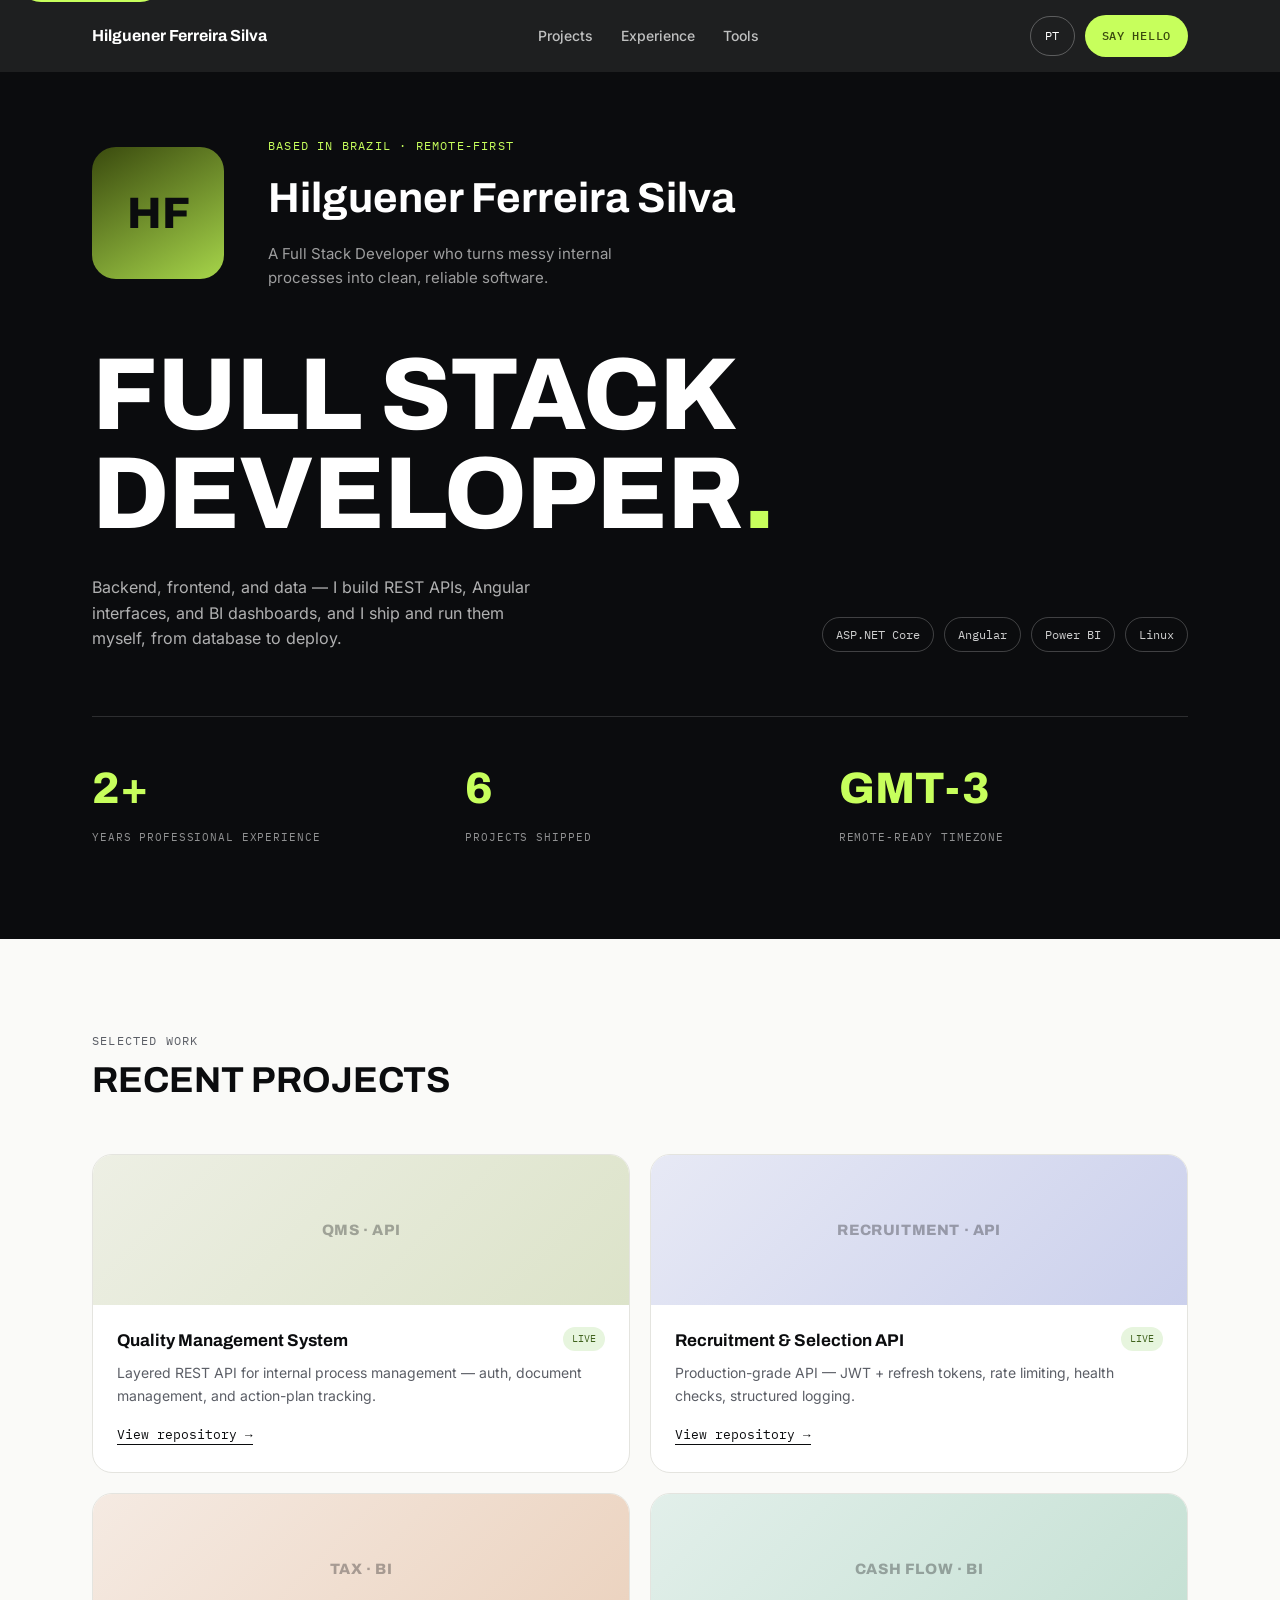
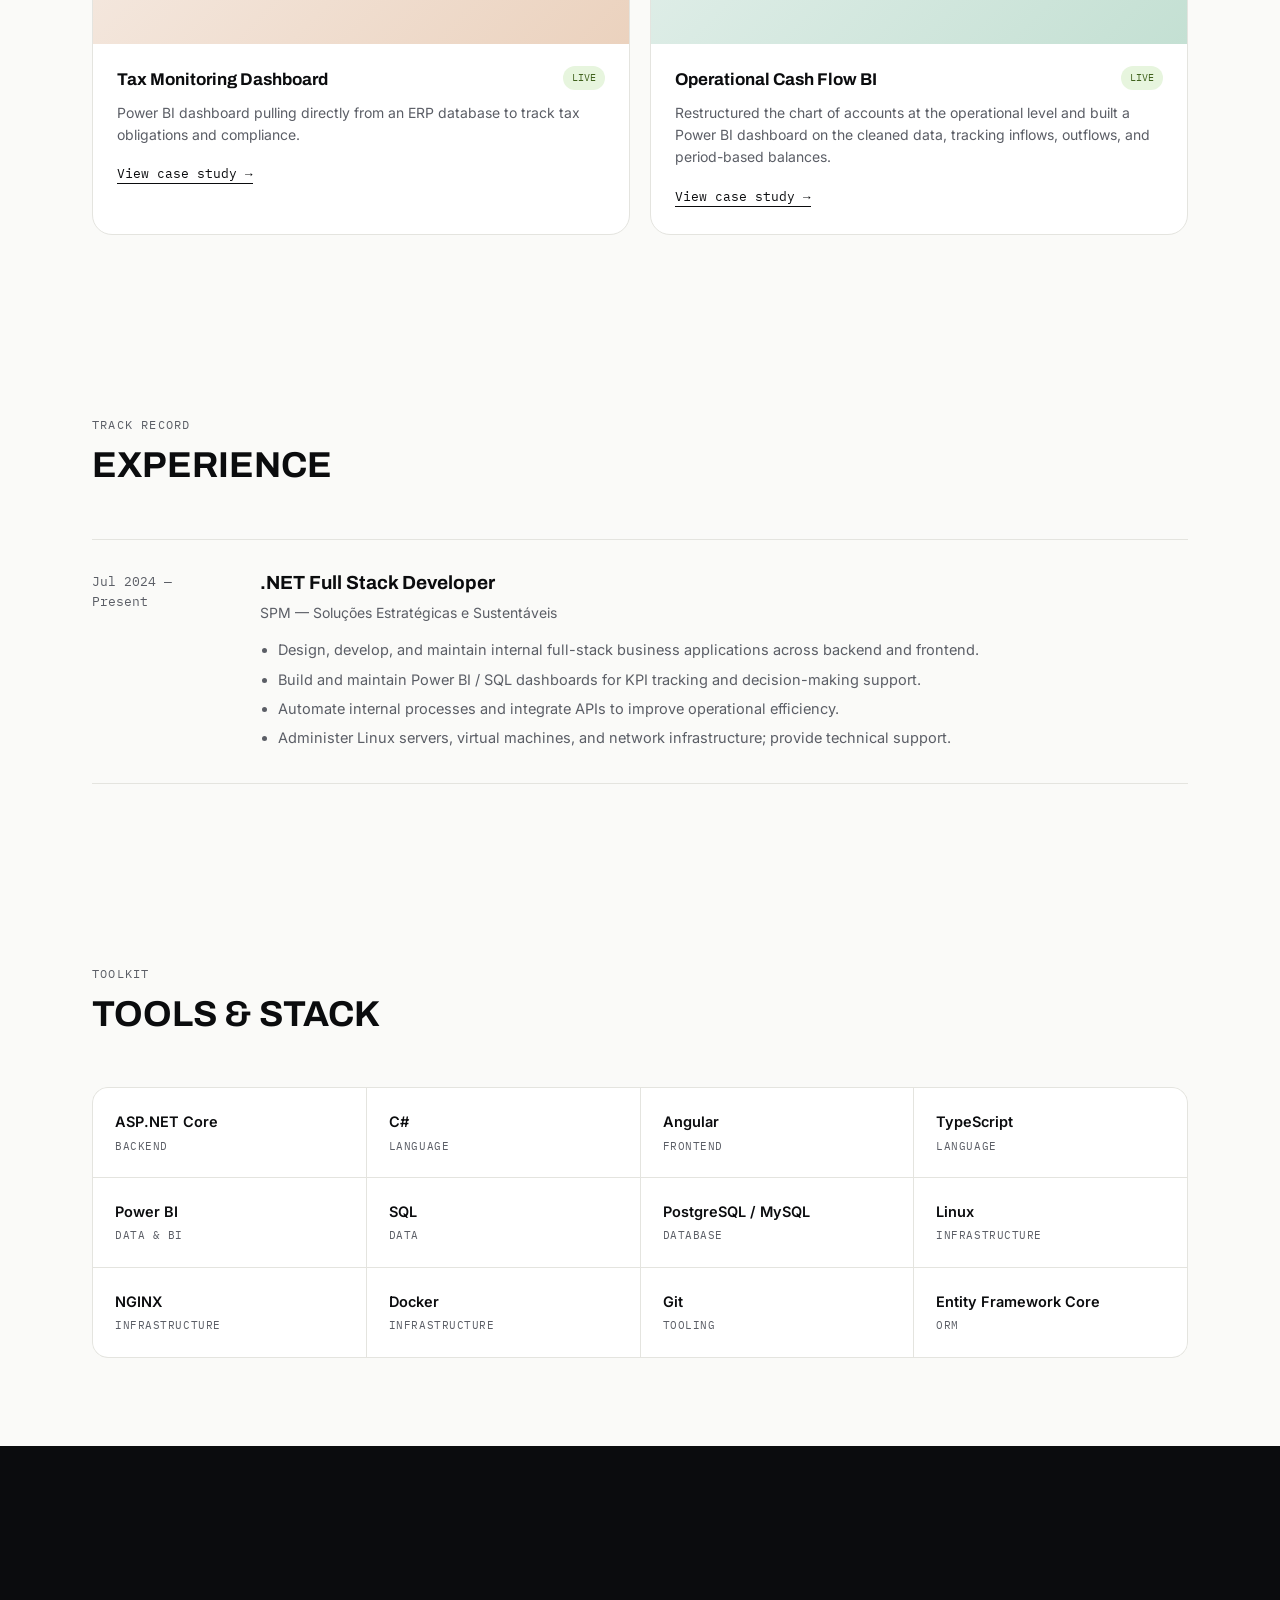
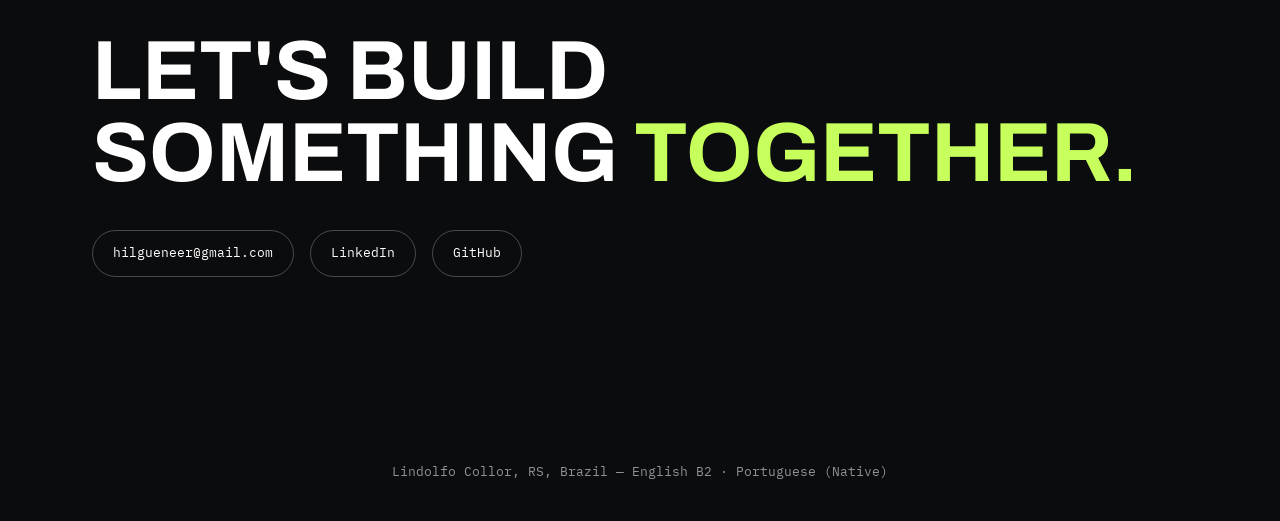
==== commit 6aa0343c: "Update projects shipped count from 4 to 6" ====
--- a/index.html
+++ b/index.html
@@ -91,7 +91,7 @@
 
         <div class="stats-row">
           <div class="stat"><b>2+</b><span data-i18n="stat1Label">Years Professional Experience</span></div>
-          <div class="stat"><b>4</b><span data-i18n="stat2Label">Projects Shipped</span></div>
+          <div class="stat"><b>6</b><span data-i18n="stat2Label">Projects Shipped</span></div>
           <div class="stat"><b>GMT-3</b><span data-i18n="stat3Label">Remote-Ready Timezone</span></div>
         </div>
       </div>
